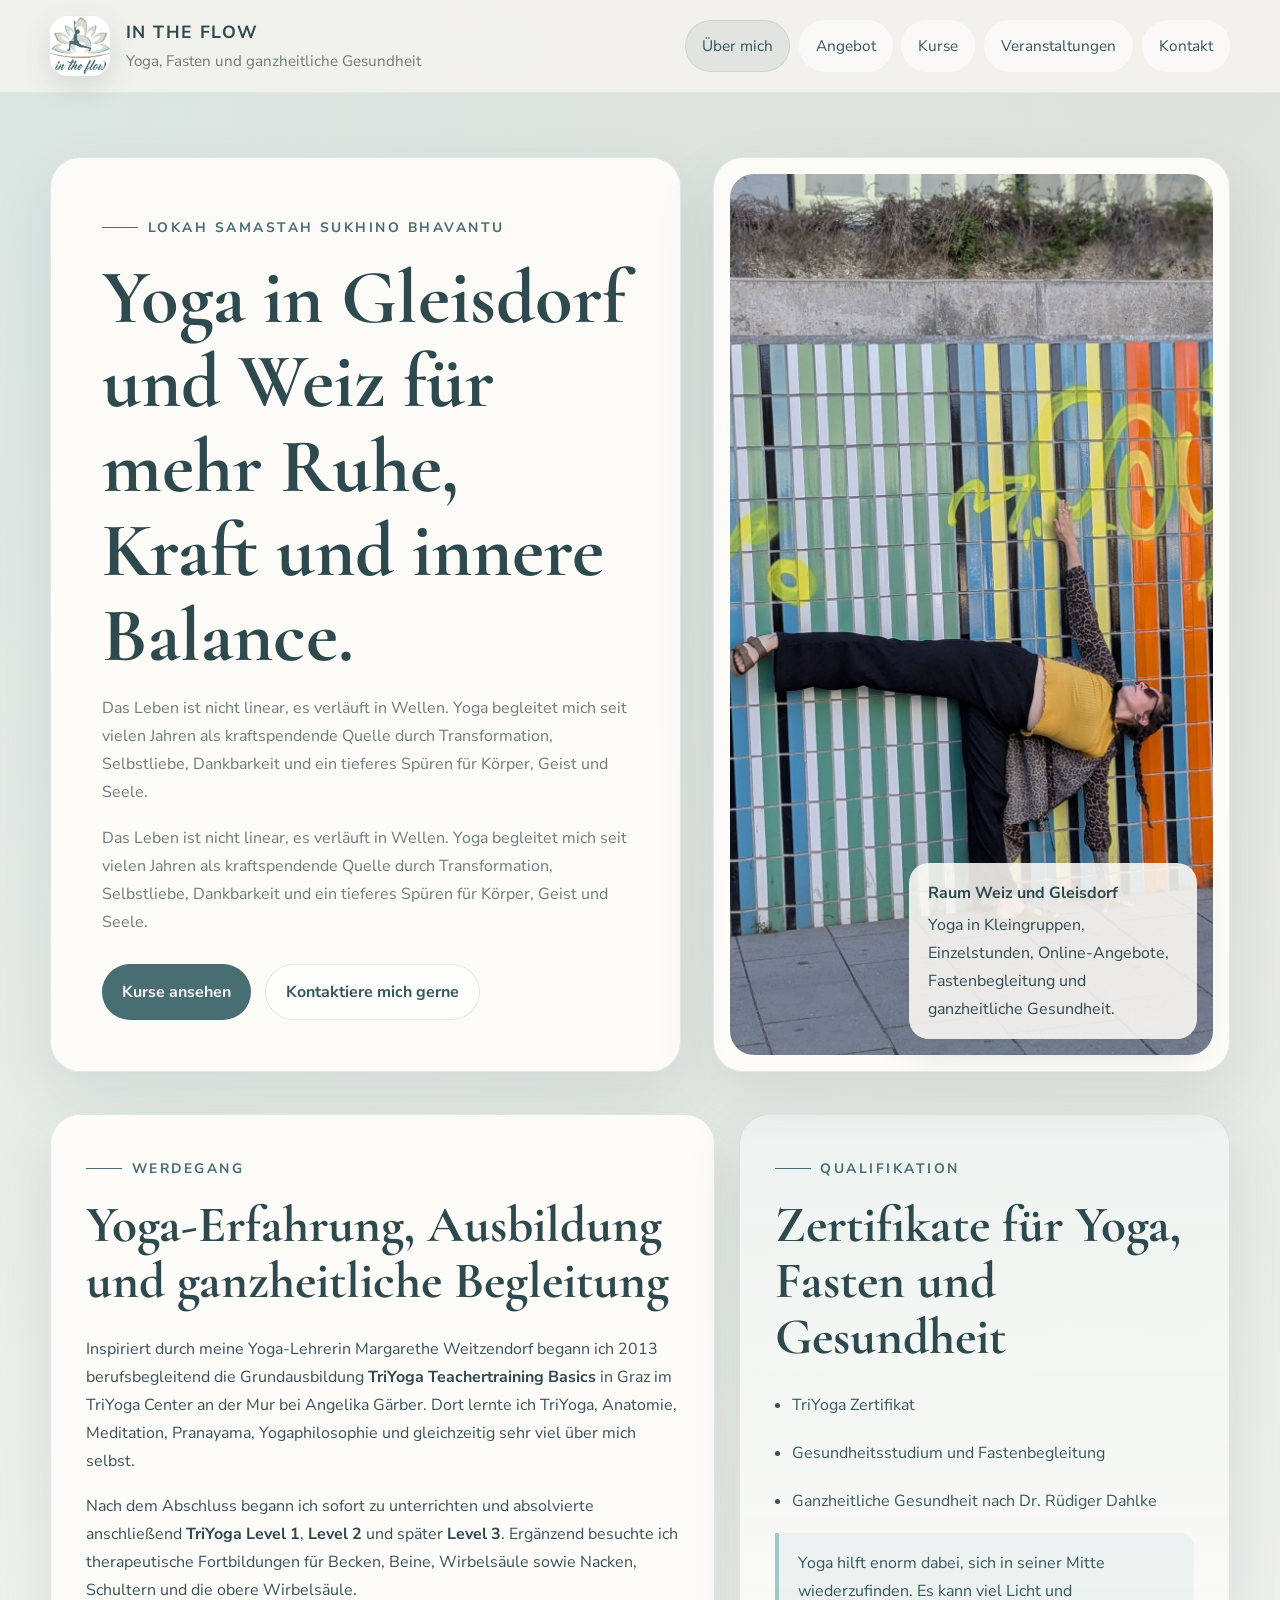
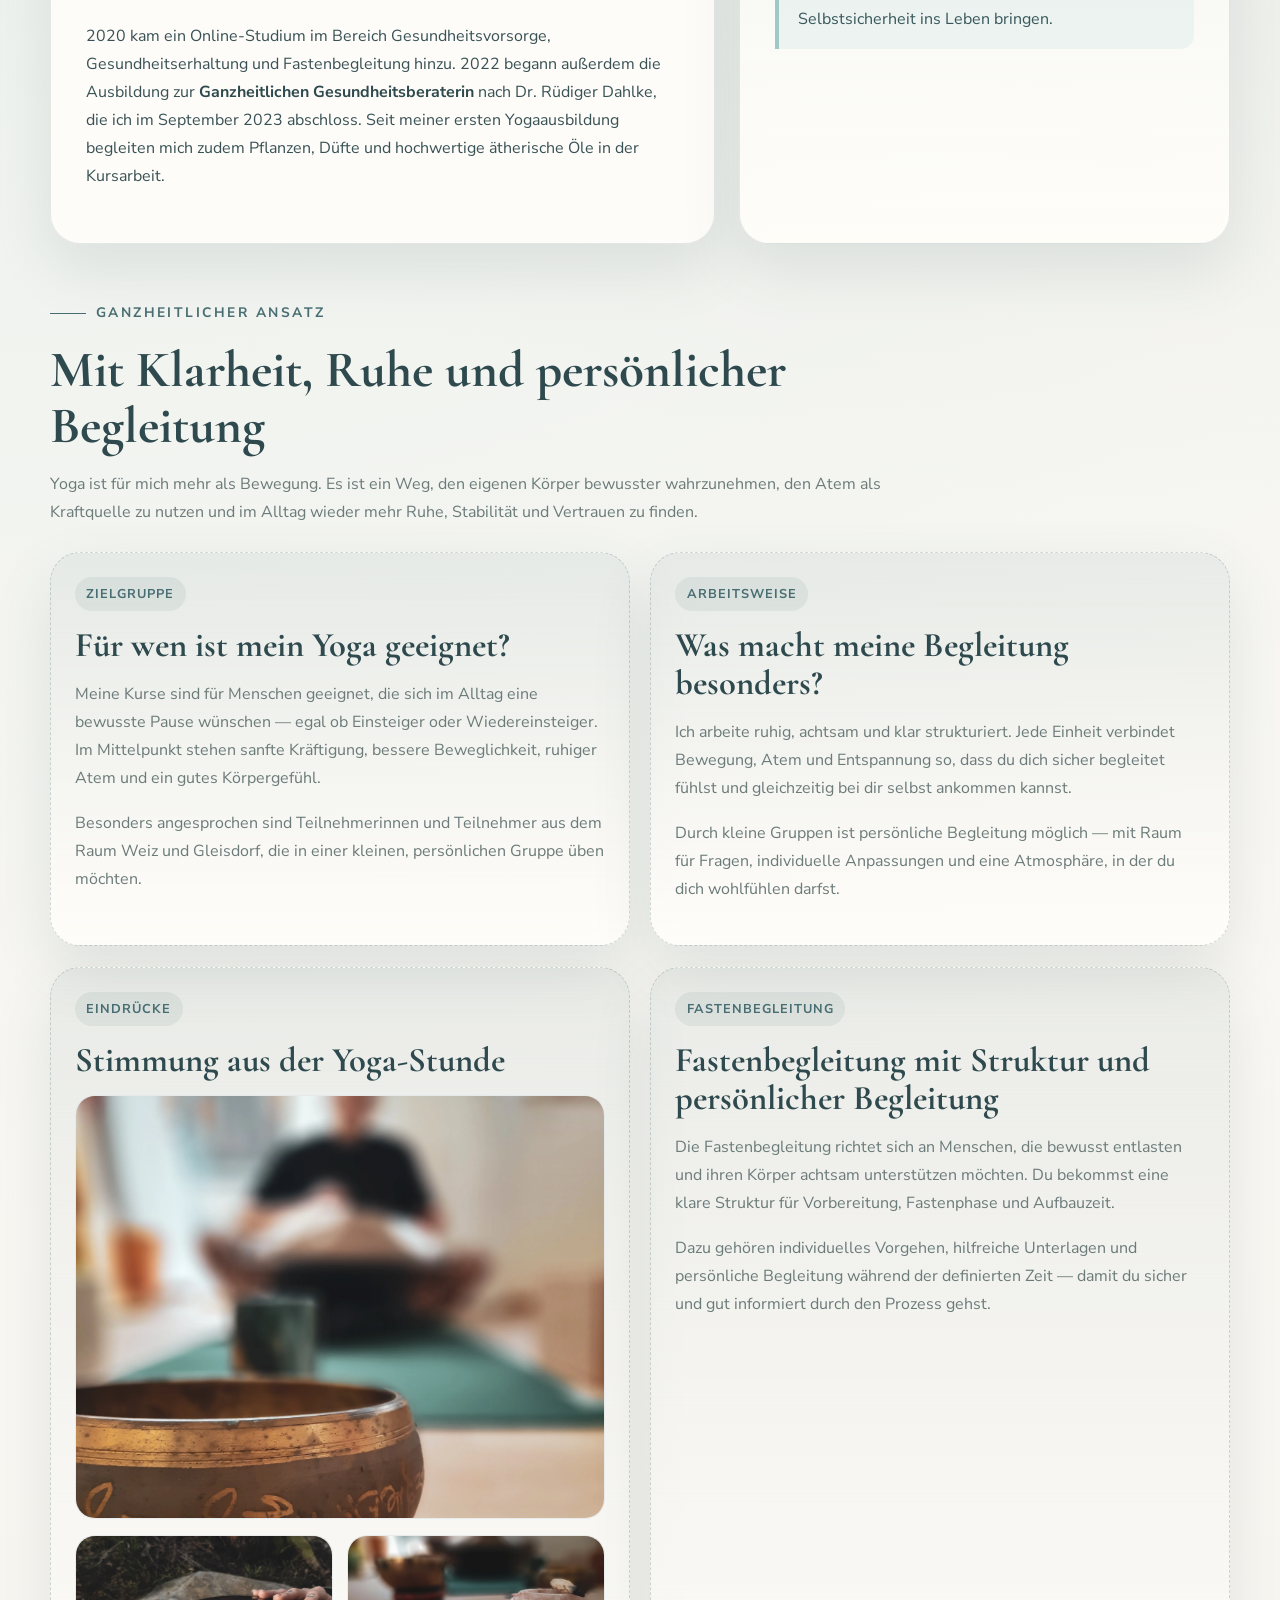
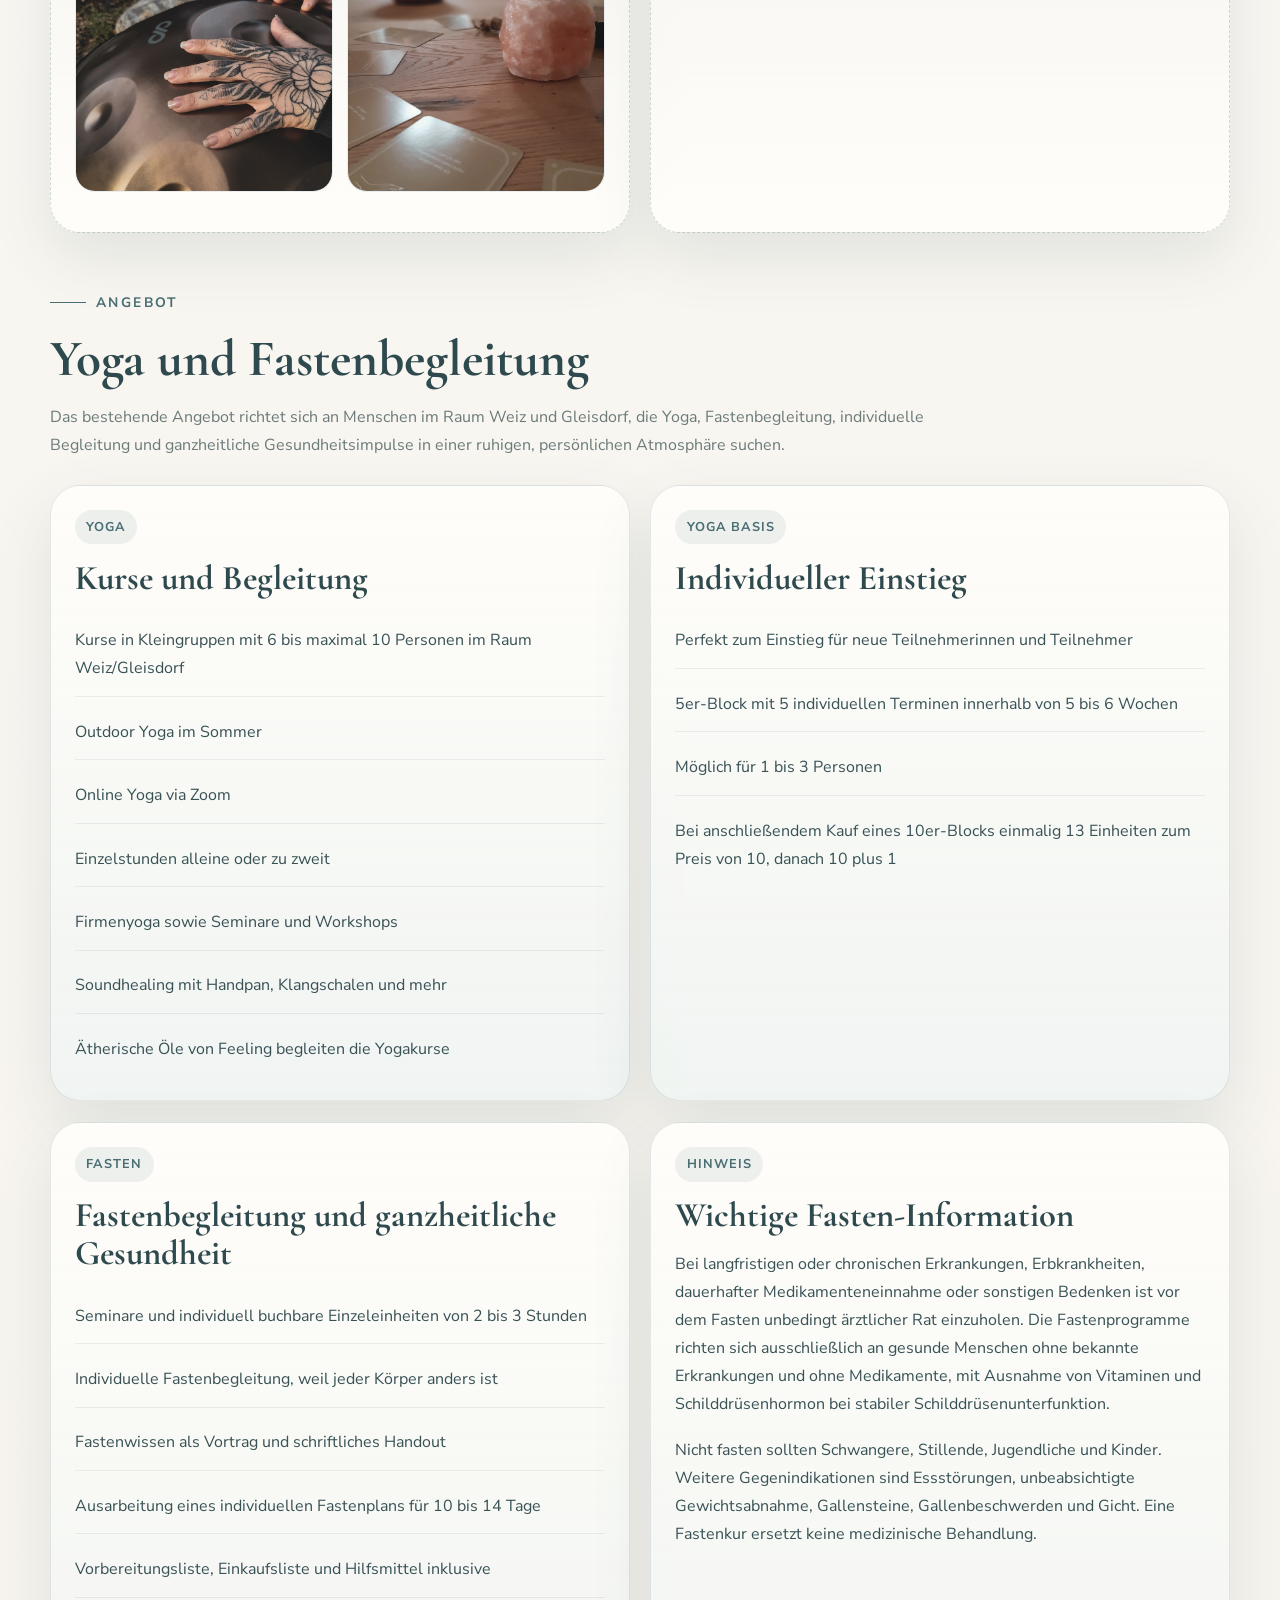
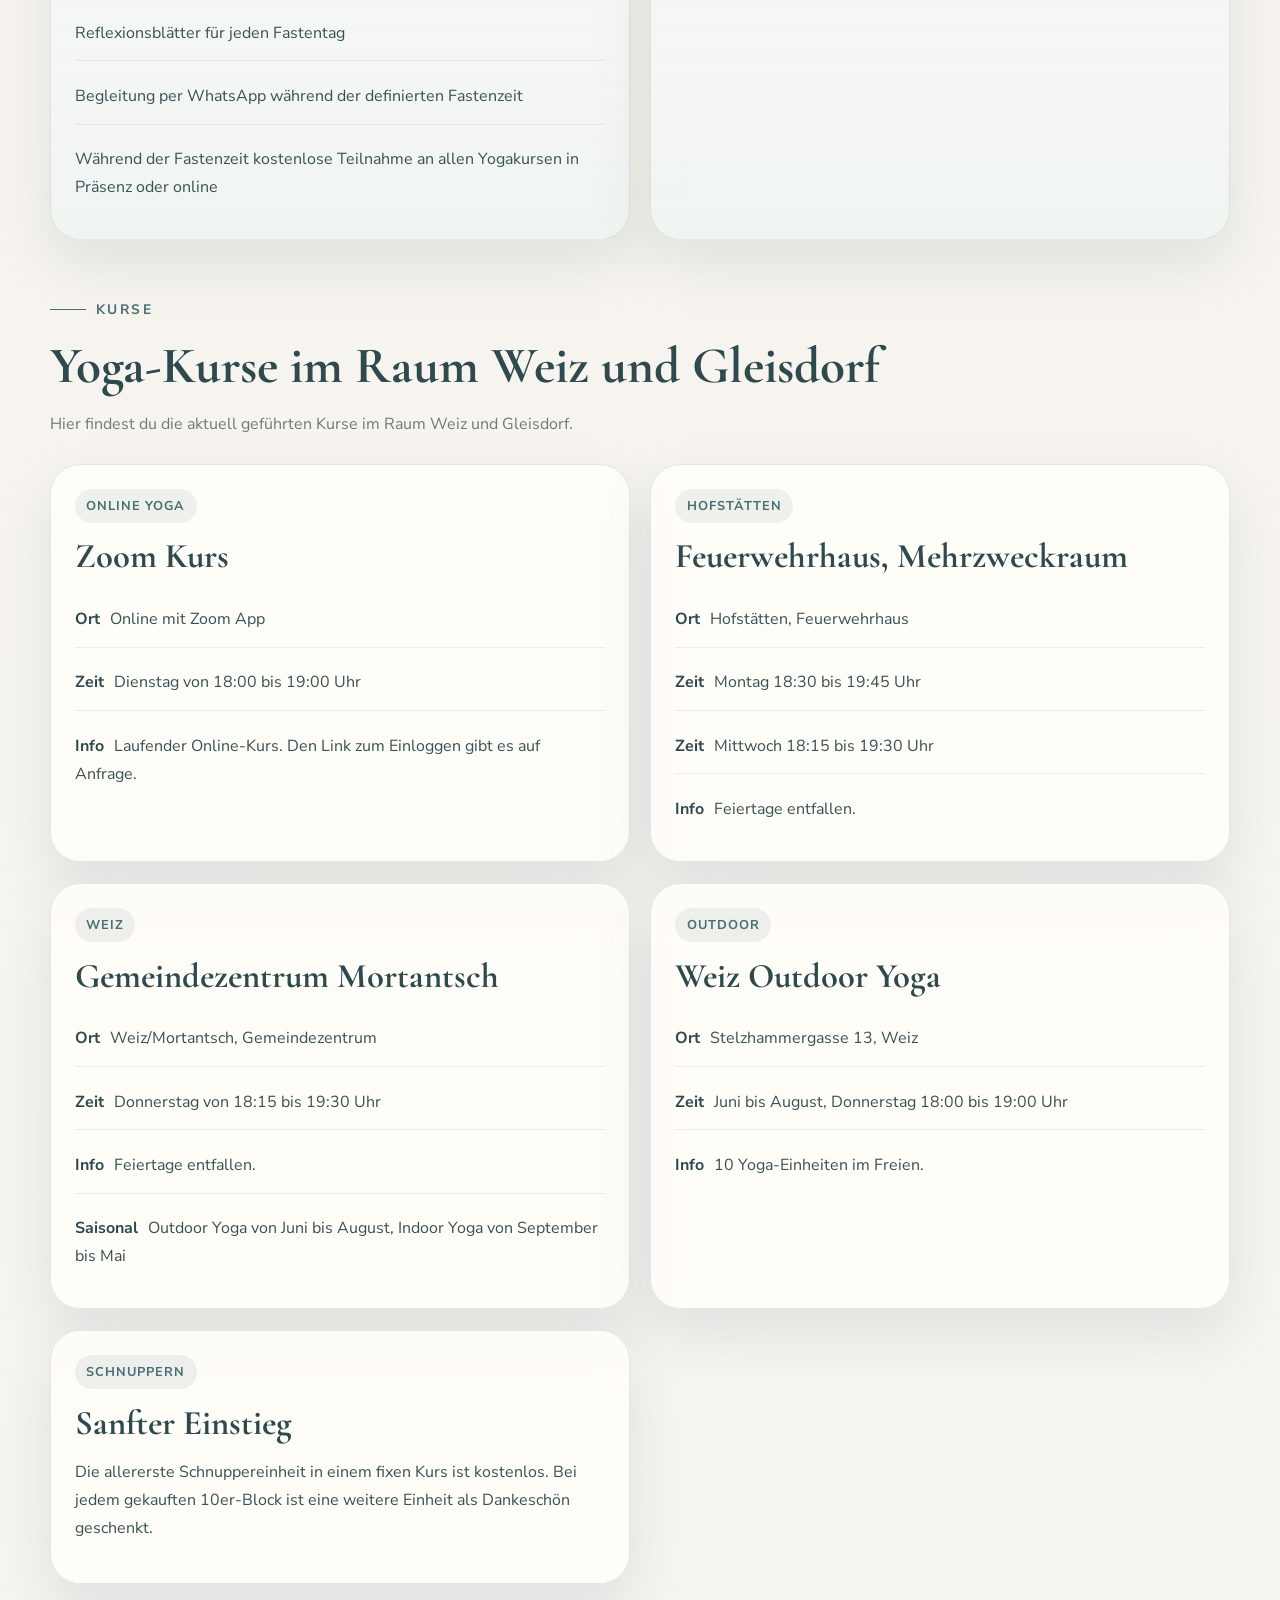
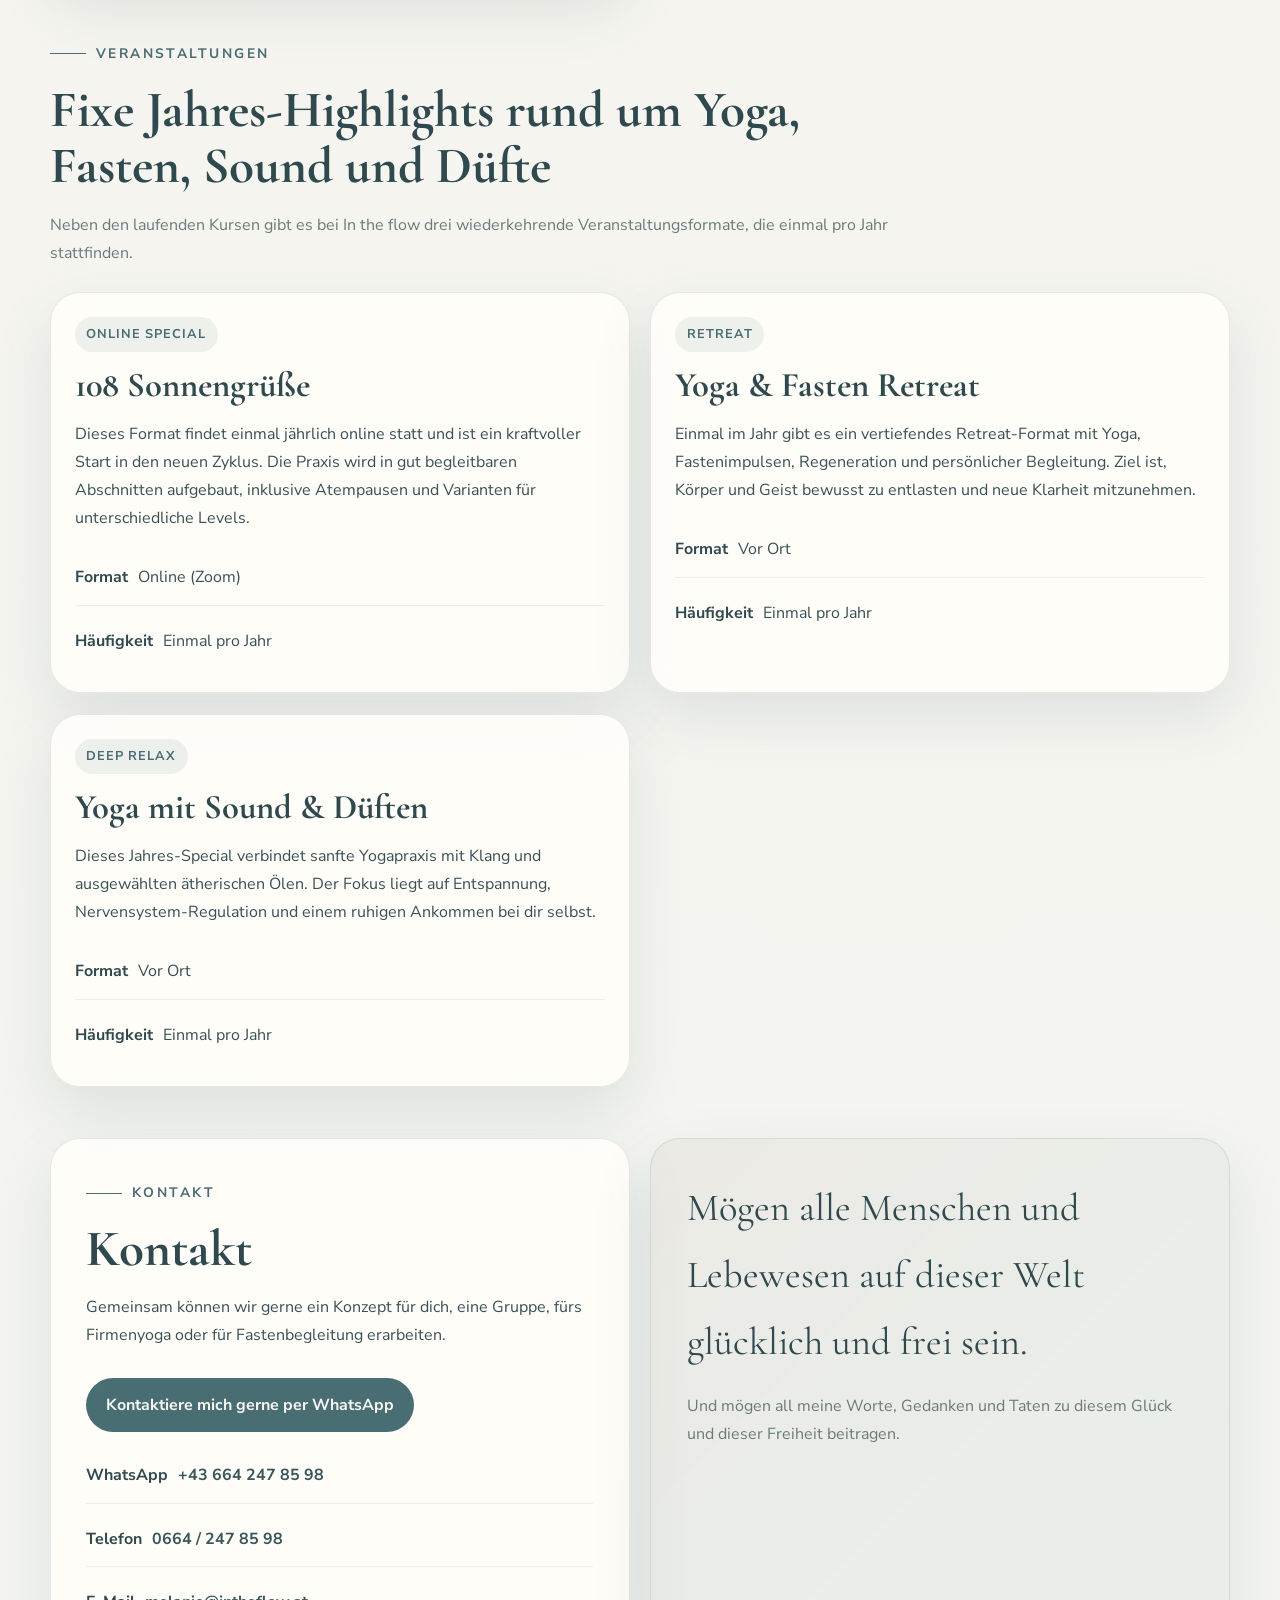
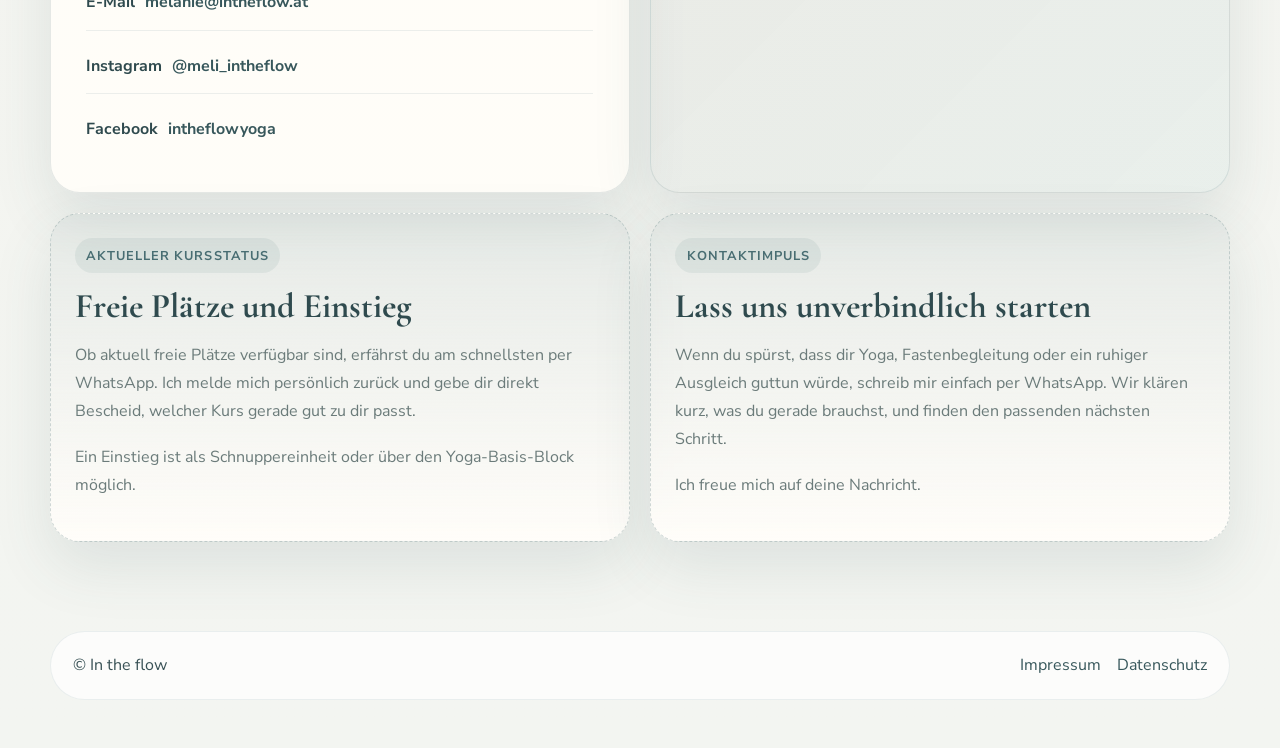
==== index.html @ 75205883 "feat: bootstrap beta site with decap cms and content json" ====
<!DOCTYPE html>
<html lang="de">
  <head>
    <meta charset="utf-8" />
    <meta name="viewport" content="width=device-width, initial-scale=1" />
    <title>Yoga in Gleisdorf und Weiz | In the flow</title>
    <meta
      name="description"
      content="Yoga in Gleisdorf und Weiz mit Melanie Spielhofer: Yoga, Fastenbegleitung, Workshops und ganzheitliche Gesundheit."
    />
    <meta name="robots" content="index, follow" />
    <meta name="theme-color" content="#486d72" />
    <meta property="og:locale" content="de_AT" />
    <meta property="og:type" content="website" />
    <meta property="og:title" content="Yoga in Gleisdorf und Weiz | In the flow" />
    <meta
      property="og:description"
      content="Yoga in Gleisdorf und Weiz mit Melanie Spielhofer: Yoga, Fastenbegleitung, Workshops und ganzheitliche Gesundheit."
    />
    <meta property="og:image" content="images/hero.webp" />
    <link rel="stylesheet" href="assets/css/main.css" />
    <script type="application/ld+json">
      {
        "@context": "https://schema.org",
        "@type": "HealthAndBeautyBusiness",
        "name": "In the flow",
        "description": "Yoga, Fastenbegleitung und ganzheitliche Gesundheit in Gleisdorf und Weiz.",
        "telephone": "+43 664 247 85 98",
        "address": {
          "@type": "PostalAddress",
          "streetAddress": "Ungerdorf 98",
          "postalCode": "8200",
          "addressLocality": "Gleisdorf",
          "addressCountry": "AT"
        },
        "areaServed": ["Gleisdorf", "Weiz"],
        "sameAs": [
          "https://wa.me/436642478598",
          "https://www.instagram.com/meli_intheflow",
          "https://www.facebook.com/intheflowyoga"
        ]
      }
    </script>
  </head>
  <body>
    <header class="site-header">
      <div class="page-shell site-header-inner">
        <a class="brand" href="index.html" aria-label="In the flow Startseite">
          <img class="brand-mark" src="images/avatar.webp" alt="In the flow Logo mit Yogasymbol" />
          <span class="brand-copy">
            <strong>In the flow</strong>
            <span>Yoga, Fasten und ganzheitliche Gesundheit</span>
          </span>
        </a>
        <nav class="main-nav" aria-label="Hauptnavigation">
          <a class="is-active" href="#ueber-mich">Über mich</a>
          <a href="#angebot">Angebot</a>
          <a href="#kurse">Kurse</a>
          <a href="#veranstaltungen">Veranstaltungen</a>
          <a href="#kontakt">Kontakt</a>
        </nav>
      </div>
    </header>

    <main>
      <div class="page-shell">
        <section class="hero" id="ueber-mich">
          <div class="hero-copy">
            <span class="eyebrow">Lokah Samastah Sukhino Bhavantu</span>
            <h1>Yoga in Gleisdorf und Weiz für mehr Ruhe, Kraft und innere Balance.</h1>
            <p>
              Das Leben ist nicht linear, es verläuft in Wellen. Yoga begleitet mich seit vielen
              Jahren als kraftspendende Quelle durch Transformation, Selbstliebe, Dankbarkeit
              und ein tieferes Spüren für Körper, Geist und Seele.
            </p>
            <p>
              In meinen Yogakursen im Raum Gleisdorf und Weiz verbinde ich Atembewusstsein,
              sanfte Kräftigung, Entspannung, Sound und den achtsamen Einsatz ätherischer Öle.
              Ergänzend begleite ich Menschen bei Fastenprozessen und in besonderen
              Veränderungsphasen.
            </p>
            <div class="hero-actions">
              <a class="button" href="#kurse">Kurse ansehen</a>
              <a class="link-pill" href="#kontakt">Kontaktiere mich gerne</a>
            </div>
          </div>
          <div class="hero-media">
            <img
              class="hero-main-image"
              src="images/hero.webp"
              alt="Yoga-Angebot von In the flow in Gleisdorf und Weiz"
            />
            <div class="hero-badge">
              <strong>Raum Weiz und Gleisdorf</strong>
              Yoga in Kleingruppen, Einzelstunden, Online-Angebote, Fastenbegleitung und
              ganzheitliche Gesundheit.
            </div>
          </div>
        </section>

        <section class="section-block">
          <div class="section-grid two-col">
            <article class="content-card">
              <div class="section-header">
                <span class="eyebrow">Werdegang</span>
                <h2>Yoga-Erfahrung, Ausbildung und ganzheitliche Begleitung</h2>
              </div>
              <p>
                Inspiriert durch meine Yoga-Lehrerin Margarethe Weitzendorf begann ich 2013
                berufsbegleitend die Grundausbildung <strong>TriYoga Teachertraining Basics</strong>
                in Graz im TriYoga Center an der Mur bei Angelika Gärber. Dort lernte ich
                TriYoga, Anatomie, Meditation, Pranayama, Yogaphilosophie und gleichzeitig
                sehr viel über mich selbst.
              </p>
              <p>
                Nach dem Abschluss begann ich sofort zu unterrichten und absolvierte
                anschließend <strong>TriYoga Level 1</strong>, <strong>Level 2</strong> und
                später <strong>Level 3</strong>. Ergänzend besuchte ich therapeutische
                Fortbildungen für Becken, Beine, Wirbelsäule sowie Nacken, Schultern und die
                obere Wirbelsäule.
              </p>
              <p>
                2020 kam ein Online-Studium im Bereich Gesundheitsvorsorge,
                Gesundheitserhaltung und Fastenbegleitung hinzu. 2022 begann außerdem die
                Ausbildung zur <strong>Ganzheitlichen Gesundheitsberaterin</strong> nach
                Dr. Rüdiger Dahlke, die ich im September 2023 abschloss. Seit meiner ersten
                Yogaausbildung begleiten mich zudem Pflanzen, Düfte und hochwertige ätherische
                Öle in der Kursarbeit.
              </p>
              <p>
              </p>
            </article>

            <aside class="content-card alt">
              <div class="section-header">
                <span class="eyebrow">Qualifikation</span>
                <h2>Zertifikate für Yoga, Fasten und Gesundheit</h2>
              </div>
              <ul class="cert-list">
                <li>
                  <a href="zertifikate/TriyogaZertifikat.pdf">TriYoga Zertifikat</a>
                </li>
                <li>
                  <a href="zertifikate/Zertifikat_Gesundheitsvorsorge_Gesundheitserhaltung__Fastenbegleitung.pdf">
                    Gesundheitsstudium und Fastenbegleitung
                  </a>
                </li>
                <li>
                  <a href="zertifikate/Zertifikat_Ganzheitliche_Gesundheit_Dr_Ruediger_Dahlke.pdf">
                    Ganzheitliche Gesundheit nach Dr. Rüdiger Dahlke
                  </a>
                </li>

              </ul>
              <div class="info-note">
                Yoga hilft enorm dabei, sich in seiner Mitte wiederzufinden. Es kann viel Licht
                und Selbstsicherheit ins Leben bringen.
              </div>
            </aside>
          </div>
        </section>

        <section class="section-block" id="textvorlagen">
          <div class="section-header">
            <span class="eyebrow">Ganzheitlicher Ansatz</span>
            <h2>Mit Klarheit, Ruhe und persönlicher Begleitung</h2>
            <p>
              Yoga ist für mich mehr als Bewegung. Es ist ein Weg, den eigenen Körper bewusster
              wahrzunehmen, den Atem als Kraftquelle zu nutzen und im Alltag wieder mehr Ruhe,
              Stabilität und Vertrauen zu finden.
            </p>
          </div>
          <div class="template-grid">
            <article class="template-card">
              <span class="card-kicker">Zielgruppe</span>
              <h3>Für wen ist mein Yoga geeignet?</h3>
              <p>
                Meine Kurse sind für Menschen geeignet, die sich im Alltag eine bewusste Pause
                wünschen — egal ob Einsteiger oder Wiedereinsteiger. Im Mittelpunkt stehen
                sanfte Kräftigung, bessere Beweglichkeit, ruhiger Atem und ein gutes Körpergefühl.
              </p>
              <p>
                Besonders angesprochen sind Teilnehmerinnen und Teilnehmer aus dem Raum Weiz und
                Gleisdorf, die in einer kleinen, persönlichen Gruppe üben möchten.
              </p>
            </article>

            <article class="template-card">
              <span class="card-kicker">Arbeitsweise</span>
              <h3>Was macht meine Begleitung besonders?</h3>
              <p>
                Ich arbeite ruhig, achtsam und klar strukturiert. Jede Einheit verbindet
                Bewegung, Atem und Entspannung so, dass du dich sicher begleitet fühlst und
                gleichzeitig bei dir selbst ankommen kannst.
              </p>
              <p>
                Durch kleine Gruppen ist persönliche Begleitung möglich — mit Raum für Fragen,
                individuelle Anpassungen und eine Atmosphäre, in der du dich wohlfühlen darfst.
              </p>
            </article>

            <article class="template-card">
              <span class="card-kicker">Eindrücke</span>
              <h3>Stimmung aus der Yoga-Stunde</h3>
              <div class="template-image large">
                <img
                  src="images/yoga.webp"
                  alt="Stimmungsbild aus einer Yoga-Stunde"
                />
              </div>
              <div class="template-image-grid two-up">
                <div class="template-image small">
                  <img
                    src="images/yoga1.webp"
                    alt="Sound und Atmosphäre als Teil einer Yoga-Stunde"
                  />
                </div>
                <div class="template-image small">
                  <img
                    src="images/yoga2.webp"
                    alt="Ruhiger Eindruck aus einer Yoga-Einheit"
                  />
                </div>
              </div>
            </article>

            <article class="template-card">
              <span class="card-kicker">Fastenbegleitung</span>
              <h3>Fastenbegleitung mit Struktur und persönlicher Begleitung</h3>
              <p>
                Die Fastenbegleitung richtet sich an Menschen, die bewusst entlasten und ihren
                Körper achtsam unterstützen möchten. Du bekommst eine klare Struktur für
                Vorbereitung, Fastenphase und Aufbauzeit.
              </p>
              <p>
                Dazu gehören individuelles Vorgehen, hilfreiche Unterlagen und persönliche
                Begleitung während der definierten Zeit — damit du sicher und gut informiert durch
                den Prozess gehst.
              </p>
            </article>
          </div>
        </section>

        <section class="section-block" id="angebot">
          <div class="section-header">
            <span class="eyebrow">Angebot</span>
            <h2>Yoga und Fastenbegleitung</h2>
            <p>
              Das bestehende Angebot richtet sich an Menschen im Raum Weiz und Gleisdorf, die
              Yoga, Fastenbegleitung, individuelle Begleitung und ganzheitliche Gesundheitsimpulse
              in einer ruhigen, persönlichen Atmosphäre suchen.
            </p>
          </div>
          <div class="offer-grid">
            <article class="offer-card">
              <span class="card-kicker">Yoga</span>
              <h3>Kurse und Begleitung</h3>
              <ul class="offer-list">
                <li>Kurse in Kleingruppen mit 6 bis maximal 10 Personen im Raum Weiz/Gleisdorf</li>
                <li>Outdoor Yoga im Sommer</li>
                <li>Online Yoga via Zoom</li>
                <li>Einzelstunden alleine oder zu zweit</li>
                <li>Firmenyoga sowie Seminare und Workshops</li>
                <li>Soundhealing mit Handpan, Klangschalen und mehr</li>
                <li>Ätherische Öle von Feeling begleiten die Yogakurse</li>
              </ul>
            </article>

            <article class="offer-card">
              <span class="card-kicker">Yoga Basis</span>
              <h3>Individueller Einstieg</h3>
              <ul class="offer-list">
                <li>Perfekt zum Einstieg für neue Teilnehmerinnen und Teilnehmer</li>
                <li>5er-Block mit 5 individuellen Terminen innerhalb von 5 bis 6 Wochen</li>
                <li>Möglich für 1 bis 3 Personen</li>
                <li>
                  Bei anschließendem Kauf eines 10er-Blocks einmalig 13 Einheiten zum Preis von
                  10, danach 10 plus 1
                </li>
              </ul>
            </article>

            <article class="offer-card">
              <span class="card-kicker">Fasten</span>
              <h3>Fastenbegleitung und ganzheitliche Gesundheit</h3>
              <ul class="offer-list">
                <li>Seminare und individuell buchbare Einzeleinheiten von 2 bis 3 Stunden</li>
                <li>Individuelle Fastenbegleitung, weil jeder Körper anders ist</li>
                <li>Fastenwissen als Vortrag und schriftliches Handout</li>
                <li>Ausarbeitung eines individuellen Fastenplans für 10 bis 14 Tage</li>
                <li>Vorbereitungsliste, Einkaufsliste und Hilfsmittel inklusive</li>
                <li>Reflexionsblätter für jeden Fastentag</li>
                <li>Begleitung per WhatsApp während der definierten Fastenzeit</li>
                <li>
                  Während der Fastenzeit kostenlose Teilnahme an allen Yogakursen in Präsenz oder
                  online
                </li>
              </ul>
            </article>

            <article class="offer-card">
              <span class="card-kicker">Hinweis</span>
              <h3>Wichtige Fasten-Information</h3>
              <p>
                Bei langfristigen oder chronischen Erkrankungen, Erbkrankheiten, dauerhafter
                Medikamenteneinnahme oder sonstigen Bedenken ist vor dem Fasten unbedingt
                ärztlicher Rat einzuholen. Die Fastenprogramme richten sich ausschließlich an
                gesunde Menschen ohne bekannte Erkrankungen und ohne Medikamente, mit Ausnahme
                von Vitaminen und Schilddrüsenhormon bei stabiler Schilddrüsenunterfunktion.
              </p>
              <p>
                Nicht fasten sollten Schwangere, Stillende, Jugendliche und Kinder. Weitere
                Gegenindikationen sind Essstörungen, unbeabsichtigte Gewichtsabnahme,
                Gallensteine, Gallenbeschwerden und Gicht. Eine Fastenkur ersetzt keine
                medizinische Behandlung.
              </p>
            </article>
          </div>
        </section>

        <section class="section-block" id="kurse">
          <div class="section-header">
            <span class="eyebrow">Kurse</span>
            <h2>Yoga-Kurse im Raum Weiz und Gleisdorf</h2>
            <p>
              Hier findest du die aktuell geführten Kurse im Raum Weiz und Gleisdorf.
            </p>
          </div>
          <div class="course-grid">
            <article class="course-card">
              <span class="card-kicker">Online Yoga</span>
              <h3>Zoom Kurs</h3>
              <ul class="meta-list">
                <li><strong>Ort</strong> Online mit Zoom App</li>
                <li><strong>Zeit</strong> Dienstag von 18:00 bis 19:00 Uhr</li>
                <li>
                  <strong>Info</strong> Laufender Online-Kurs. Den Link zum Einloggen gibt es auf
                  Anfrage.
                </li>
              </ul>
            </article>

            <article class="course-card">
              <span class="card-kicker">Hofstätten</span>
              <h3>Feuerwehrhaus, Mehrzweckraum</h3>
              <ul class="meta-list">
                <li><strong>Ort</strong> Hofstätten, Feuerwehrhaus</li>
                <li><strong>Zeit</strong> Montag 18:30 bis 19:45 Uhr</li>
                <li><strong>Zeit</strong> Mittwoch 18:15 bis 19:30 Uhr</li>
                <li><strong>Info</strong> Feiertage entfallen.</li>
              </ul>
            </article>

            <article class="course-card">
              <span class="card-kicker">Weiz</span>
              <h3>Gemeindezentrum Mortantsch</h3>
              <ul class="meta-list">
                <li><strong>Ort</strong> Weiz/Mortantsch, Gemeindezentrum</li>
                <li><strong>Zeit</strong> Donnerstag von 18:15 bis 19:30 Uhr</li>
                <li><strong>Info</strong> Feiertage entfallen.</li>
                <li><strong>Saisonal</strong> Outdoor Yoga von Juni bis August, Indoor Yoga von September bis Mai</li>
              </ul>
            </article>

            <article class="course-card">
              <span class="card-kicker">Outdoor</span>
              <h3>Weiz Outdoor Yoga</h3>
              <ul class="meta-list">
                <li><strong>Ort</strong> Stelzhammergasse 13, Weiz</li>
                <li><strong>Zeit</strong> Juni bis August, Donnerstag 18:00 bis 19:00 Uhr</li>
                <li><strong>Info</strong> 10 Yoga-Einheiten im Freien.</li>
              </ul>
            </article>

            <article class="course-card">
              <span class="card-kicker">Schnuppern</span>
              <h3>Sanfter Einstieg</h3>
              <p>
                Die allererste Schnuppereinheit in einem fixen Kurs ist kostenlos. Bei jedem
                gekauften 10er-Block ist eine weitere Einheit als Dankeschön geschenkt.
              </p>
            </article>
          </div>
        </section>

        <section class="section-block" id="veranstaltungen">
          <div class="section-header">
            <span class="eyebrow">Veranstaltungen</span>
            <h2>Fixe Jahres-Highlights rund um Yoga, Fasten, Sound und Düfte</h2>
            <p>
              Neben den laufenden Kursen gibt es bei In the flow drei wiederkehrende
              Veranstaltungsformate, die einmal pro Jahr stattfinden.
            </p>
          </div>
          <div class="event-grid">
            <article class="event-card">
              <span class="card-kicker">Online Special</span>
              <h3>108 Sonnengrüße</h3>
              <p>
                Dieses Format findet einmal jährlich online statt und ist ein kraftvoller Start in
                den neuen Zyklus. Die Praxis wird in gut begleitbaren Abschnitten aufgebaut,
                inklusive Atempausen und Varianten für unterschiedliche Levels.
              </p>
              <ul class="meta-list">
                <li><strong>Format</strong> Online (Zoom)</li>
                <li><strong>Häufigkeit</strong> Einmal pro Jahr</li>
              </ul>
            </article>

            <article class="event-card">
              <span class="card-kicker">Retreat</span>
              <h3>Yoga & Fasten Retreat</h3>
              <p>
                Einmal im Jahr gibt es ein vertiefendes Retreat-Format mit Yoga, Fastenimpulsen,
                Regeneration und persönlicher Begleitung. Ziel ist, Körper und Geist bewusst zu
                entlasten und neue Klarheit mitzunehmen.
              </p>
              <ul class="meta-list">
                <li><strong>Format</strong> Vor Ort</li>
                <li><strong>Häufigkeit</strong> Einmal pro Jahr</li>
              </ul>
            </article>

            <article class="event-card">
              <span class="card-kicker">Deep Relax</span>
              <h3>Yoga mit Sound & Düften</h3>
              <p>
                Dieses Jahres-Special verbindet sanfte Yogapraxis mit Klang und ausgewählten
                ätherischen Ölen. Der Fokus liegt auf Entspannung, Nervensystem-Regulation und
                einem ruhigen Ankommen bei dir selbst.
              </p>
              <ul class="meta-list">
                <li><strong>Format</strong> Vor Ort</li>
                <li><strong>Häufigkeit</strong> Einmal pro Jahr</li>
              </ul>
            </article>
          </div>
        </section>

        <section class="section-block" id="kontakt">
          <div class="contact-grid">
            <article class="contact-card">
              <span class="eyebrow">Kontakt</span>
              <h2>Kontakt</h2>
              <p>
                Gemeinsam können wir gerne ein Konzept für dich, eine Gruppe, fürs Firmenyoga
                oder für Fastenbegleitung erarbeiten.
              </p>
              <div class="hero-actions" style="margin-bottom:1rem;">
                <a class="button" href="https://wa.me/436642478598" target="_blank" rel="noopener">Kontaktiere mich gerne per WhatsApp</a>
              </div>
              <ul class="meta-list">
                <li><strong>WhatsApp</strong> <a href="https://wa.me/436642478598" target="_blank" rel="noopener">+43 664 247 85 98</a></li>
                <li><strong>Telefon</strong> <a href="tel:+436642478598">0664 / 247 85 98</a></li>
                <li><strong>E-Mail</strong> <a href="mailto:melanie@intheflow.at">melanie@intheflow.at</a></li>
                <li><strong>Instagram</strong> <a href="https://www.instagram.com/meli_intheflow">@meli_intheflow</a></li>
                <li><strong>Facebook</strong> <a href="https://www.facebook.com/intheflowyoga">intheflowyoga</a></li>
              </ul>
            </article>

            <aside class="quote-card">
              <blockquote>
                Mögen alle Menschen und Lebewesen auf dieser Welt glücklich und frei sein.
              </blockquote>
              <p>
                Und mögen all meine Worte, Gedanken und Taten zu diesem Glück und dieser Freiheit
                beitragen.
              </p>
            </aside>
          </div>
          <div class="template-grid offset-top">
            <article class="template-card">
              <span class="card-kicker">Aktueller Kursstatus</span>
              <h3>Freie Plätze und Einstieg</h3>
              <p>
                Ob aktuell freie Plätze verfügbar sind, erfährst du am schnellsten per WhatsApp.
                Ich melde mich persönlich zurück und gebe dir direkt Bescheid, welcher Kurs gerade
                gut zu dir passt.
              </p>
              <p>
                Ein Einstieg ist als Schnuppereinheit oder über den Yoga-Basis-Block möglich.
              </p>
            </article>

            <article class="template-card">
              <span class="card-kicker">Kontaktimpuls</span>
              <h3>Lass uns unverbindlich starten</h3>
              <p>
                Wenn du spürst, dass dir Yoga, Fastenbegleitung oder ein ruhiger Ausgleich guttun
                würde, schreib mir einfach per WhatsApp. Wir klären kurz, was du gerade brauchst,
                und finden den passenden nächsten Schritt.
              </p>
              <p>
                Ich freue mich auf deine Nachricht.
              </p>
            </article>
          </div>
        </section>
      </div>
    </main>

    <footer class="footer">
      <div class="page-shell footer-inner">
        <span>&copy; In the flow</span>
        <div class="footer-links">
          <a href="impressum.html">Impressum</a>
          <a href="datenschutz.html">Datenschutz</a>
        </div>
      </div>
    </footer>
    <script src="assets/js/content-loader.js"></script>
  </body>
</html>
---- assets/css/main.css ----
@import url("https://fonts.googleapis.com/css2?family=Cormorant+Garamond:wght@500;600;700&family=Nunito+Sans:wght@400;500;600;700&display=swap");

:root {
  --color-primary: #486d72;
  --color-primary-deep: #37575b;
  --color-secondary: #cfd3c8;
  --color-accent: #9fc8c9;
  --color-warm: #b8ab9f;
  --color-bg: #f7f4ef;
  --color-bg-soft: #eff4f2;
  --color-surface: rgba(255, 253, 249, 0.92);
  --color-surface-strong: #fffdfa;
  --color-border: rgba(72, 109, 114, 0.14);
  --color-text: #385155;
  --color-text-muted: #6b7b7a;
  --color-heading: #2f4a4e;
  --color-shadow: 0 24px 60px rgba(55, 87, 91, 0.12);
  --radius-large: 30px;
  --radius-medium: 20px;
  --radius-small: 14px;
  --content-width: 1180px;
}

*,
*::before,
*::after {
  box-sizing: border-box;
}

html {
  scroll-behavior: smooth;
}

section[id] {
  scroll-margin-top: 7rem;
}

body {
  margin: 0;
  font-family: "Nunito Sans", sans-serif;
  background:
    radial-gradient(circle at top left, rgba(159, 200, 201, 0.3), transparent 32%),
    radial-gradient(circle at top right, rgba(184, 171, 159, 0.26), transparent 24%),
    linear-gradient(180deg, #fcfbf7 0%, var(--color-bg) 55%, #f3f5f1 100%);
  color: var(--color-text);
  line-height: 1.75;
}

img {
  display: block;
  max-width: 100%;
}

a {
  color: var(--color-primary-deep);
  text-decoration: none;
  transition: color 0.25s ease, opacity 0.25s ease, transform 0.25s ease;
}

a:hover,
a:focus-visible {
  color: var(--color-primary);
}

p,
ul,
ol {
  margin: 0 0 1.1rem;
}

ul,
ol {
  padding-left: 1.2rem;
}

li + li {
  margin-top: 0.45rem;
}

h1,
h2,
h3,
h4 {
  margin: 0 0 1rem;
  font-family: "Cormorant Garamond", serif;
  color: var(--color-heading);
  line-height: 1.1;
}

h1 {
  font-size: clamp(3rem, 6vw, 5.3rem);
}

h2 {
  font-size: clamp(2.2rem, 4vw, 3.4rem);
}

h3 {
  font-size: clamp(1.8rem, 2.7vw, 2.4rem);
}

h4 {
  font-size: clamp(1.3rem, 2vw, 1.6rem);
}

strong,
b {
  color: var(--color-heading);
}

.page-shell {
  width: min(calc(100% - 2rem), var(--content-width));
  margin: 0 auto;
}

.site-header {
  position: sticky;
  top: 0;
  z-index: 20;
  backdrop-filter: blur(18px);
  background: rgba(247, 244, 239, 0.82);
  border-bottom: 1px solid rgba(72, 109, 114, 0.08);
}

.site-header-inner {
  display: flex;
  align-items: center;
  justify-content: space-between;
  gap: 1.5rem;
  padding: 1rem 0;
}

.brand {
  display: inline-flex;
  align-items: center;
  gap: 1rem;
  min-width: 0;
}

.brand-mark {
  width: 60px;
  height: 60px;
  border-radius: 18px;
  object-fit: cover;
  box-shadow: 0 10px 28px rgba(55, 87, 91, 0.16);
  background: var(--color-surface-strong);
}

.brand-copy {
  min-width: 0;
}

.brand-copy strong {
  display: block;
  font-size: 1.1rem;
  letter-spacing: 0.08em;
  text-transform: uppercase;
}

.brand-copy span {
  display: block;
  color: var(--color-text-muted);
  font-size: 0.95rem;
}

.main-nav {
  display: flex;
  flex-wrap: wrap;
  justify-content: flex-end;
  gap: 0.55rem;
}

.main-nav a {
  padding: 0.72rem 1rem;
  border-radius: 999px;
  font-size: 0.96rem;
  background: rgba(255, 255, 255, 0.55);
  border: 1px solid transparent;
}

.main-nav a:hover,
.main-nav a:focus-visible,
.main-nav a.is-active {
  background: rgba(72, 109, 114, 0.1);
  border-color: rgba(72, 109, 114, 0.12);
}

main {
  padding: 2rem 0 4rem;
}

.hero {
  display: grid;
  grid-template-columns: 1.1fr 0.9fr;
  gap: 2rem;
  align-items: stretch;
  padding: 2rem 0 1rem;
}

.hero-copy,
.hero-media,
.content-card,
.offer-card,
.course-card,
.event-card,
.quote-card,
.legal-card,
.video-card,
.contact-card,
.triyoga-layout {
  background: var(--color-surface);
  border: 1px solid var(--color-border);
  border-radius: var(--radius-large);
  box-shadow: var(--color-shadow);
}

.hero-copy {
  padding: clamp(2rem, 4vw, 4rem);
}

.eyebrow {
  display: inline-flex;
  align-items: center;
  gap: 0.6rem;
  margin-bottom: 1rem;
  color: var(--color-primary);
  font-size: 0.86rem;
  font-weight: 700;
  letter-spacing: 0.18em;
  text-transform: uppercase;
}

.eyebrow::before {
  content: "";
  width: 2.25rem;
  height: 1px;
  background: currentColor;
}

.hero-copy p {
  max-width: 58ch;
  color: var(--color-text-muted);
}

.hero-actions {
  display: flex;
  flex-wrap: wrap;
  gap: 0.85rem;
  margin-top: 1.8rem;
}

.button,
.link-pill {
  display: inline-flex;
  align-items: center;
  justify-content: center;
  min-height: 3rem;
  padding: 0.8rem 1.25rem;
  border-radius: 999px;
  font-weight: 700;
}

.button {
  background: var(--color-primary);
  color: #f8f7f3;
}

.button:hover,
.button:focus-visible {
  color: #fff;
  transform: translateY(-1px);
}

.link-pill {
  border: 1px solid rgba(72, 109, 114, 0.16);
  background: rgba(255, 255, 255, 0.6);
}

.hero-media {
  position: relative;
  overflow: hidden;
  min-height: 420px;
  padding: 1rem;
}

.hero-media img {
  width: 100%;
  height: 100%;
  border-radius: 24px;
  object-fit: cover;
}

.hero-main-image {
  object-position: 54% 50%;
}

.hero-badge {
  position: absolute;
  right: 2rem;
  bottom: 2rem;
  max-width: 18rem;
  padding: 1rem 1.2rem;
  border-radius: 20px;
  background: rgba(255, 253, 249, 0.86);
  color: var(--color-heading);
  box-shadow: 0 14px 36px rgba(55, 87, 91, 0.16);
}

.hero-badge strong {
  display: block;
  margin-bottom: 0.25rem;
}

.section-block {
  padding: 1.6rem 0;
}

.section-header {
  max-width: 56rem;
  margin-bottom: 1.6rem;
}

.section-header p {
  color: var(--color-text-muted);
}

.section-grid {
  display: grid;
  gap: 1.5rem;
}

.section-grid.two-col {
  grid-template-columns: minmax(0, 1.15fr) minmax(280px, 0.85fr);
}

.content-card,
.quote-card,
.contact-card,
.legal-card {
  padding: clamp(1.5rem, 3vw, 2.2rem);
}

.content-card.alt {
  background: linear-gradient(180deg, rgba(239, 244, 242, 0.9), rgba(255, 253, 249, 0.94));
}

.highlight-list,
.offer-list,
.meta-list {
  list-style: none;
  padding: 0;
  margin: 0;
}

.highlight-list li,
.offer-list li,
.meta-list li {
  padding: 0.85rem 0;
  border-bottom: 1px solid rgba(72, 109, 114, 0.1);
}

.highlight-list li:last-child,
.offer-list li:last-child,
.meta-list li:last-child {
  border-bottom: 0;
}

.cert-list {
  display: grid;
  gap: 0.8rem;
  padding-left: 1.1rem;
}

.offer-grid,
.course-grid,
.event-grid,
.video-grid,
.contact-grid,
.template-grid {
  display: grid;
  gap: 1.3rem;
}

.offer-grid {
  grid-template-columns: repeat(2, minmax(0, 1fr));
}

.course-grid {
  grid-template-columns: repeat(2, minmax(0, 1fr));
}

.event-grid,
.video-grid {
  grid-template-columns: repeat(2, minmax(0, 1fr));
}

.contact-grid {
  grid-template-columns: repeat(2, minmax(0, 1fr));
}

.template-grid {
  grid-template-columns: repeat(2, minmax(0, 1fr));
}

.template-grid.offset-top {
  margin-top: 1.3rem;
}

.offer-card,
.course-card,
.event-card,
.video-card,
.template-card {
  padding: 1.5rem;
}

.offer-card {
  background: linear-gradient(180deg, rgba(255, 253, 249, 0.98), rgba(239, 244, 242, 0.88));
}

.card-kicker {
  display: inline-block;
  margin-bottom: 0.9rem;
  padding: 0.38rem 0.7rem;
  border-radius: 999px;
  background: rgba(72, 109, 114, 0.09);
  color: var(--color-primary);
  font-size: 0.8rem;
  font-weight: 700;
  letter-spacing: 0.08em;
  text-transform: uppercase;
}

.course-card .meta-list strong,
.event-card .meta-list strong,
.contact-card .meta-list strong,
.legal-card .meta-list strong {
  display: inline;
  min-width: 0;
  margin-right: 0.35rem;
}



.info-note {
  padding: 1rem 1.2rem;
  border-left: 4px solid var(--color-accent);
  background: rgba(159, 200, 201, 0.14);
  border-radius: 0 var(--radius-small) var(--radius-small) 0;
  color: var(--color-primary-deep);
}

.quote-card {
  background: linear-gradient(135deg, rgba(184, 171, 159, 0.14), rgba(159, 200, 201, 0.12));
}

.template-card {
  background: linear-gradient(180deg, rgba(72, 109, 114, 0.08), rgba(255, 253, 249, 0.96));
  border: 1px dashed rgba(72, 109, 114, 0.25);
  border-radius: var(--radius-large);
  box-shadow: var(--color-shadow);
}

.template-card p {
  color: var(--color-text-muted);
}

.template-image {
  overflow: hidden;
  margin: 0 0 1rem;
  border-radius: 20px;
  border: 1px solid rgba(72, 109, 114, 0.12);
  background: rgba(255, 255, 255, 0.72);
}

.template-image img {
  width: 100%;
  aspect-ratio: 5 / 4;
  object-fit: cover;
}

.template-image-grid {
  display: grid;
  gap: 0.9rem;
}

.template-image-grid.two-up {
  grid-template-columns: repeat(2, minmax(0, 1fr));
}

.template-image.large img {
  aspect-ratio: 5 / 4;
}

.template-image.small img {
  aspect-ratio: 1 / 1;
}

.template-card code {
  display: inline-block;
  margin: 0.15rem 0.2rem 0.15rem 0;
  padding: 0.15rem 0.45rem;
  border-radius: 999px;
  background: rgba(72, 109, 114, 0.1);
  color: var(--color-primary-deep);
  font-family: "Nunito Sans", sans-serif;
  font-size: 0.82rem;
  font-weight: 700;
}

.quote-card blockquote {
  margin: 0;
  font-family: "Cormorant Garamond", serif;
  font-size: clamp(1.8rem, 3vw, 2.4rem);
  color: var(--color-heading);
}

.quote-card p {
  margin-top: 1rem;
  color: var(--color-text-muted);
}

.triyoga-layout {
  display: grid;
  grid-template-columns: minmax(0, 1.1fr) minmax(260px, 0.9fr);
  gap: 1.5rem;
  padding: clamp(1.5rem, 3vw, 2.2rem);
}

.triyoga-visual {
  display: grid;
  gap: 1rem;
  align-content: start;
}

.triyoga-visual img {
  width: 100%;
  max-width: 320px;
  padding: 1rem;
  border-radius: 24px;
  background: rgba(255, 255, 255, 0.74);
  border: 1px solid rgba(72, 109, 114, 0.1);
}

.contact-card a,
.legal-card a,
.video-card a {
  font-weight: 700;
}

.footer {
  padding: 0 0 3rem;
}

.footer-inner {
  display: flex;
  flex-wrap: wrap;
  align-items: center;
  justify-content: space-between;
  gap: 1rem;
  padding: 1.2rem 1.4rem;
  border-radius: 999px;
  background: rgba(255, 255, 255, 0.72);
  border: 1px solid rgba(72, 109, 114, 0.1);
}

.footer-links {
  display: flex;
  flex-wrap: wrap;
  gap: 1rem;
}

.embed-frame {
  position: relative;
  width: 100%;
  padding-top: 62.5%;
  overflow: hidden;
  border-radius: 20px;
}

.embed-frame iframe {
  position: absolute;
  inset: 0;
  width: 100%;
  height: 100%;
  border: 0;
}

.plain-list {
  margin: 0;
}

.plain-list p + p {
  margin-top: 1rem;
}

@media (max-width: 1080px) {
  .hero,
  .section-grid.two-col,
  .triyoga-layout,
  .contact-grid {
    grid-template-columns: 1fr;
  }

  .offer-grid,
  .course-grid,
  .event-grid,
  .video-grid,
  .template-grid {
    grid-template-columns: 1fr;
  }
}

@media (max-width: 760px) {
  .site-header {
    position: sticky;
    top: 0;
  }

  .site-header-inner {
    align-items: flex-start;
    flex-direction: column;
    gap: 0.9rem;
  }

  .main-nav {
    width: 100%;
    justify-content: flex-start;
    flex-wrap: nowrap;
    overflow-x: auto;
    padding-bottom: 0.25rem;
    -webkit-overflow-scrolling: touch;
    scrollbar-width: thin;
  }

  .main-nav a {
    flex: 0 0 auto;
    padding: 0.65rem 0.92rem;
    font-size: 0.9rem;
    white-space: nowrap;
  }

  main {
    padding-top: 1rem;
  }

  .hero-copy,
  .hero-media,
  .content-card,
  .offer-card,
  .course-card,
  .event-card,
  .quote-card,
  .legal-card,
  .video-card,
  .contact-card,
  .triyoga-layout {
    border-radius: 24px;
  }

  .hero-media {
    min-height: 320px;
  }

  .hero-badge {
    right: 1.2rem;
    left: 1.2rem;
    bottom: 1.2rem;
    max-width: none;
  }

  .footer-inner {
    border-radius: 24px;
  }
}

@media (max-width: 420px) {
  .page-shell {
    width: min(calc(100% - 1rem), var(--content-width));
  }

  .site-header-inner {
    padding: 0.75rem 0;
  }

  .brand {
    gap: 0.8rem;
  }

  .brand-mark {
    width: 52px;
    height: 52px;
  }

  .brand-copy strong {
    font-size: 0.98rem;
    letter-spacing: 0.05em;
  }

  .brand-copy span {
    font-size: 0.82rem;
  }

  .main-nav a {
    padding: 0.55rem 0.78rem;
    font-size: 0.84rem;
  }

  main {
    padding: 0.75rem 0 3rem;
  }

  .hero {
    gap: 1rem;
    padding: 1rem 0 0.75rem;
  }

  .hero-copy {
    padding: 1.4rem;
  }

  .hero-copy h1 {
    font-size: clamp(2.2rem, 9vw, 3rem);
  }

  .hero-copy p,
  .content-card,
  .offer-card,
  .course-card,
  .event-card,
  .video-card,
  .legal-card,
  .contact-card,
  .quote-card {
    font-size: 0.96rem;
  }

  .hero-actions {
    gap: 0.65rem;
  }

  .button,
  .link-pill {
    width: 100%;
    min-height: 2.8rem;
    padding: 0.72rem 1rem;
  }

  .section-block {
    padding: 1rem 0;
  }

  .section-header {
    margin-bottom: 1rem;
  }

  .hero-media {
    min-height: 260px;
    padding: 0.75rem;
  }

  .hero-badge {
    right: 0.9rem;
    left: 0.9rem;
    bottom: 0.9rem;
    padding: 0.85rem 1rem;
    font-size: 0.9rem;
  }

  .offer-card,
  .course-card,
  .event-card,
  .video-card,
  .template-card,
  .content-card,
  .contact-card,
  .legal-card,
  .quote-card,
  .triyoga-layout {
    padding: 1.2rem;
  }

  .course-card .meta-list strong,
  .event-card .meta-list strong,
  .contact-card .meta-list strong,
  .legal-card .meta-list strong {
    min-width: 5.8rem;
  }

  .footer {
    padding-bottom: 1.5rem;
  }

  .footer-inner {
    padding: 1rem;
  }
}
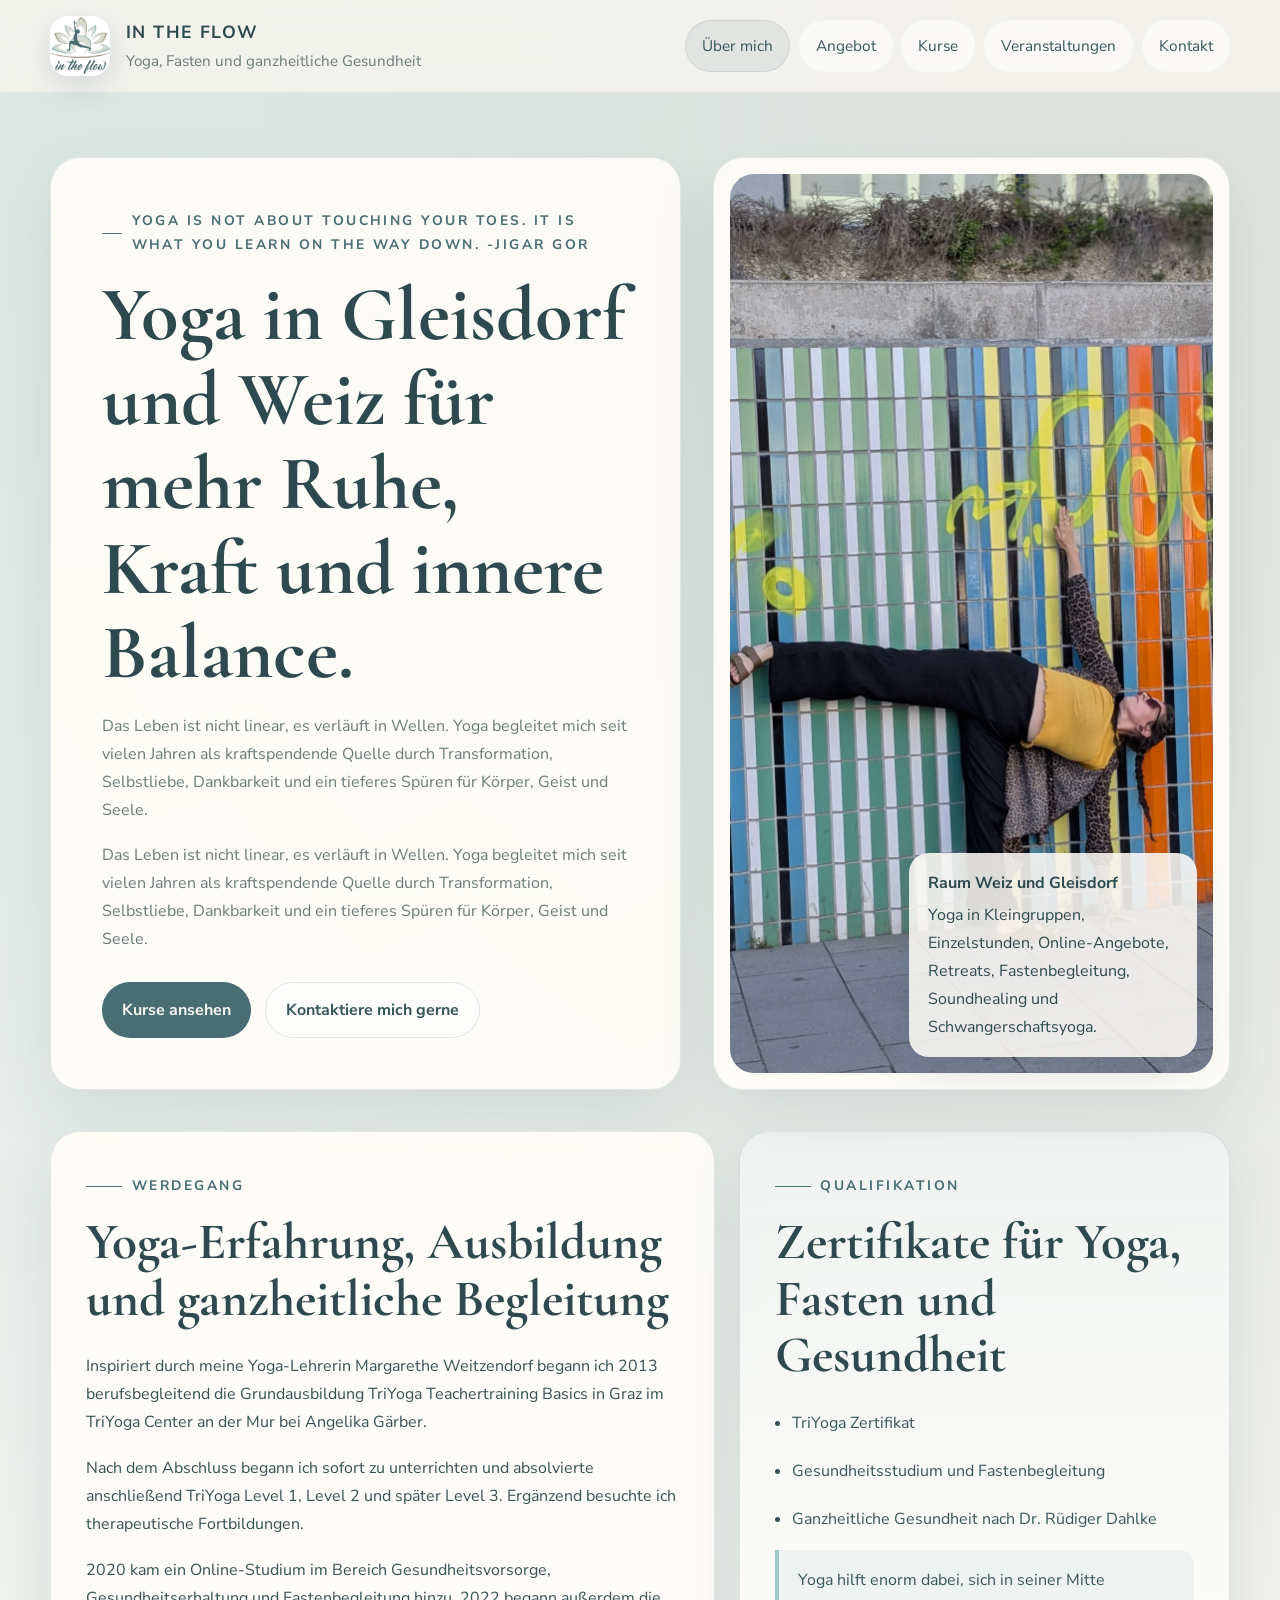
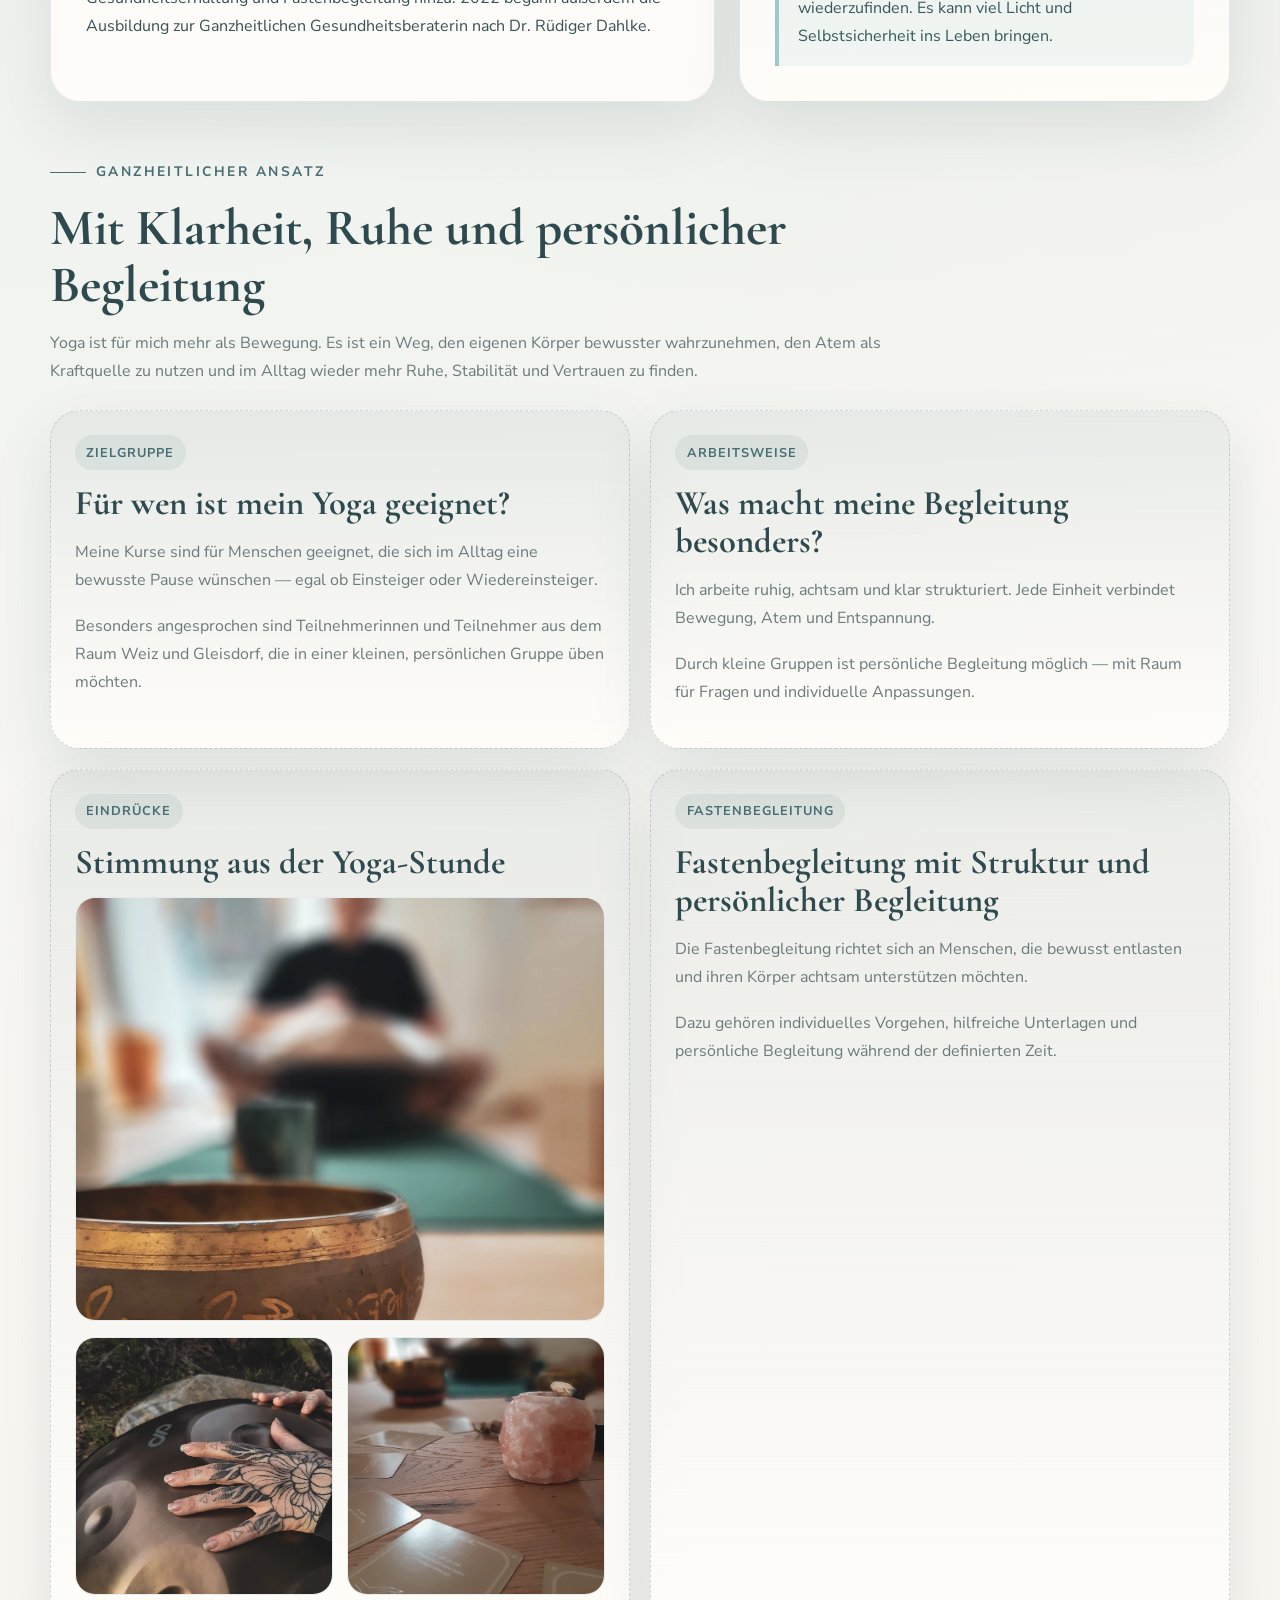
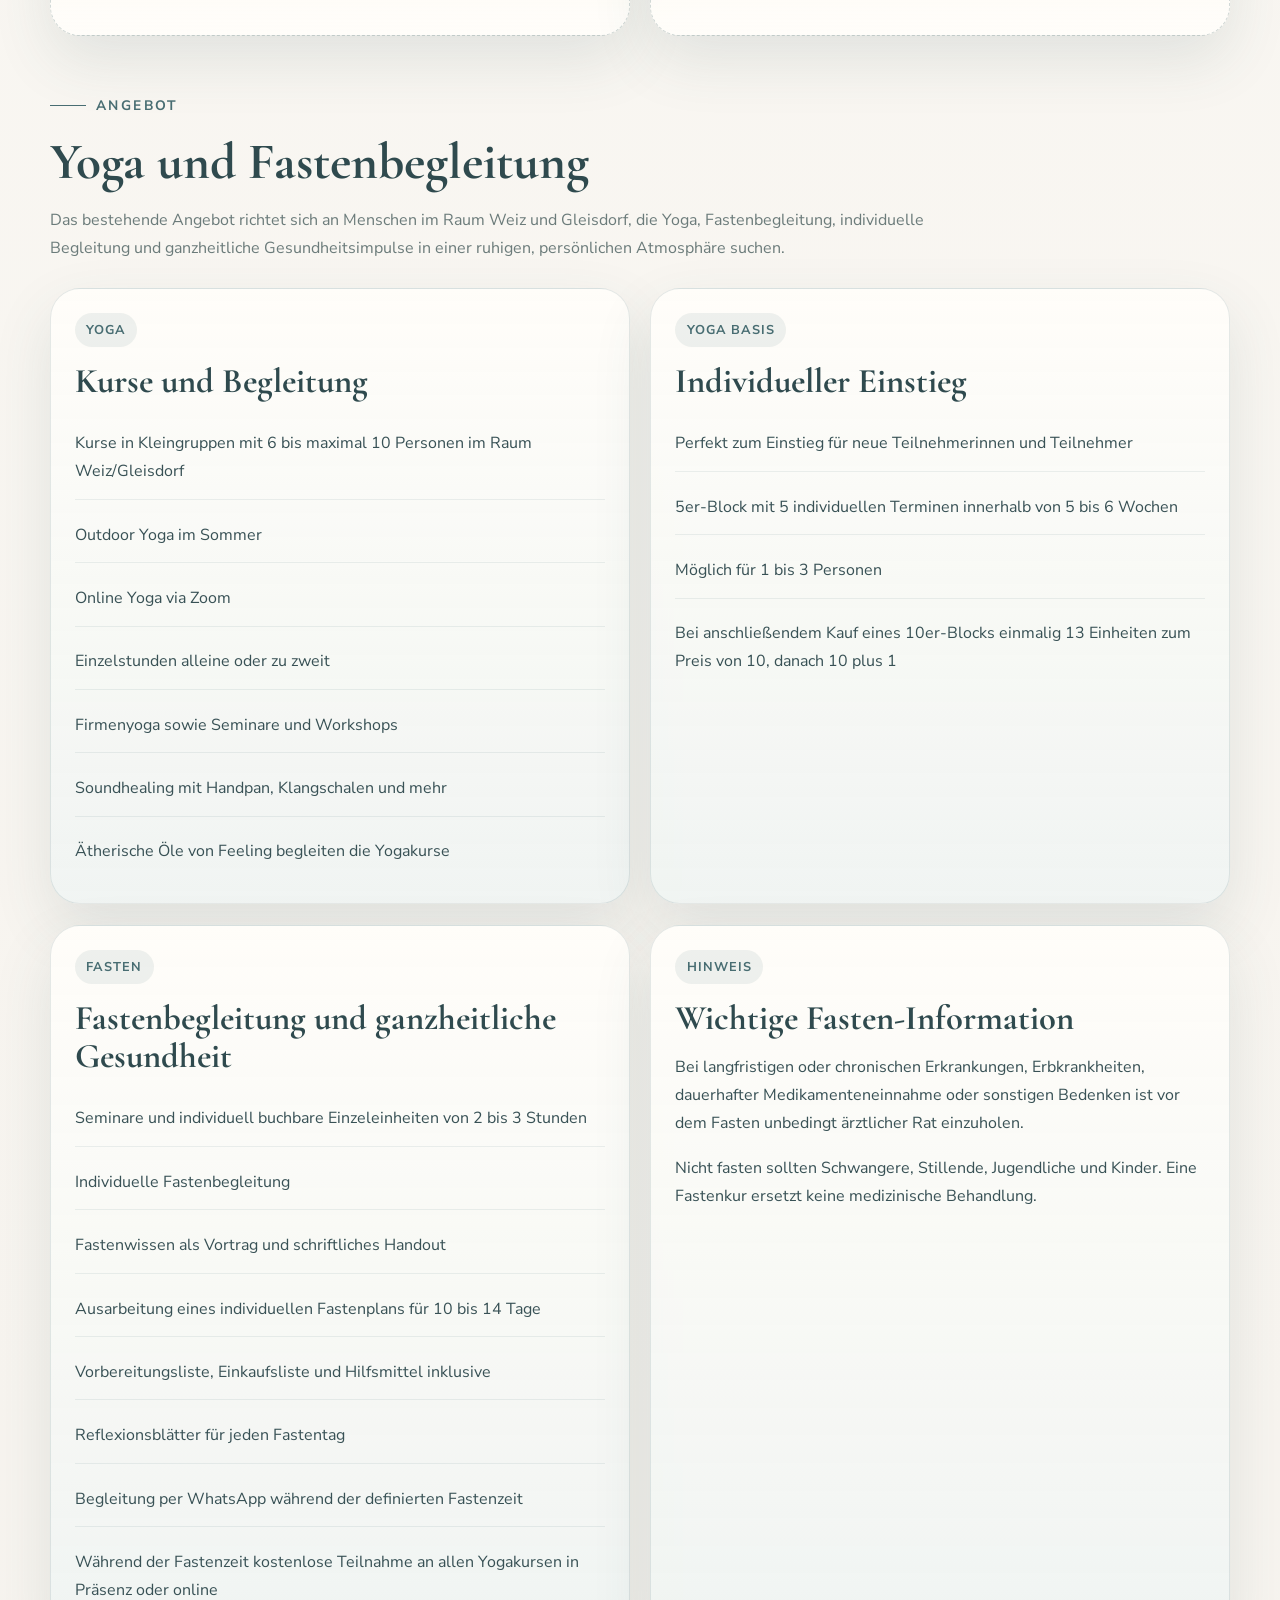
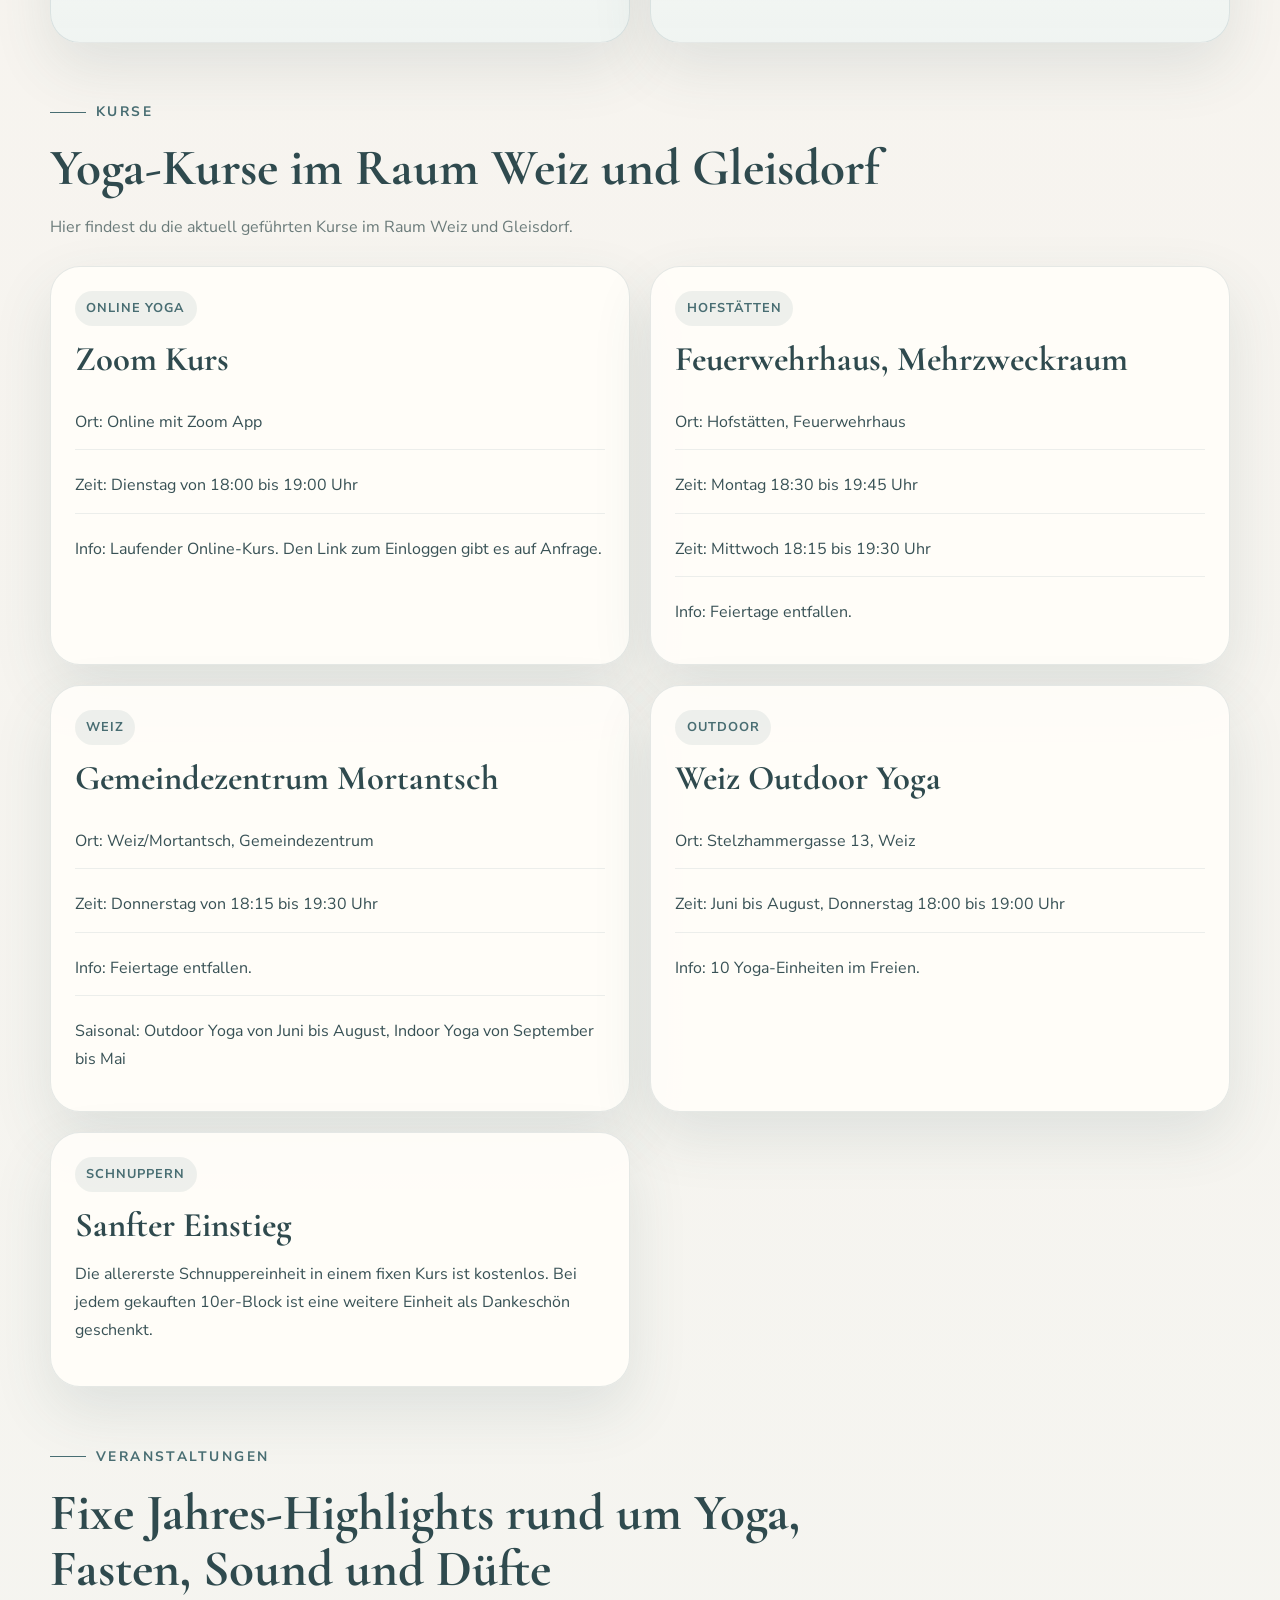
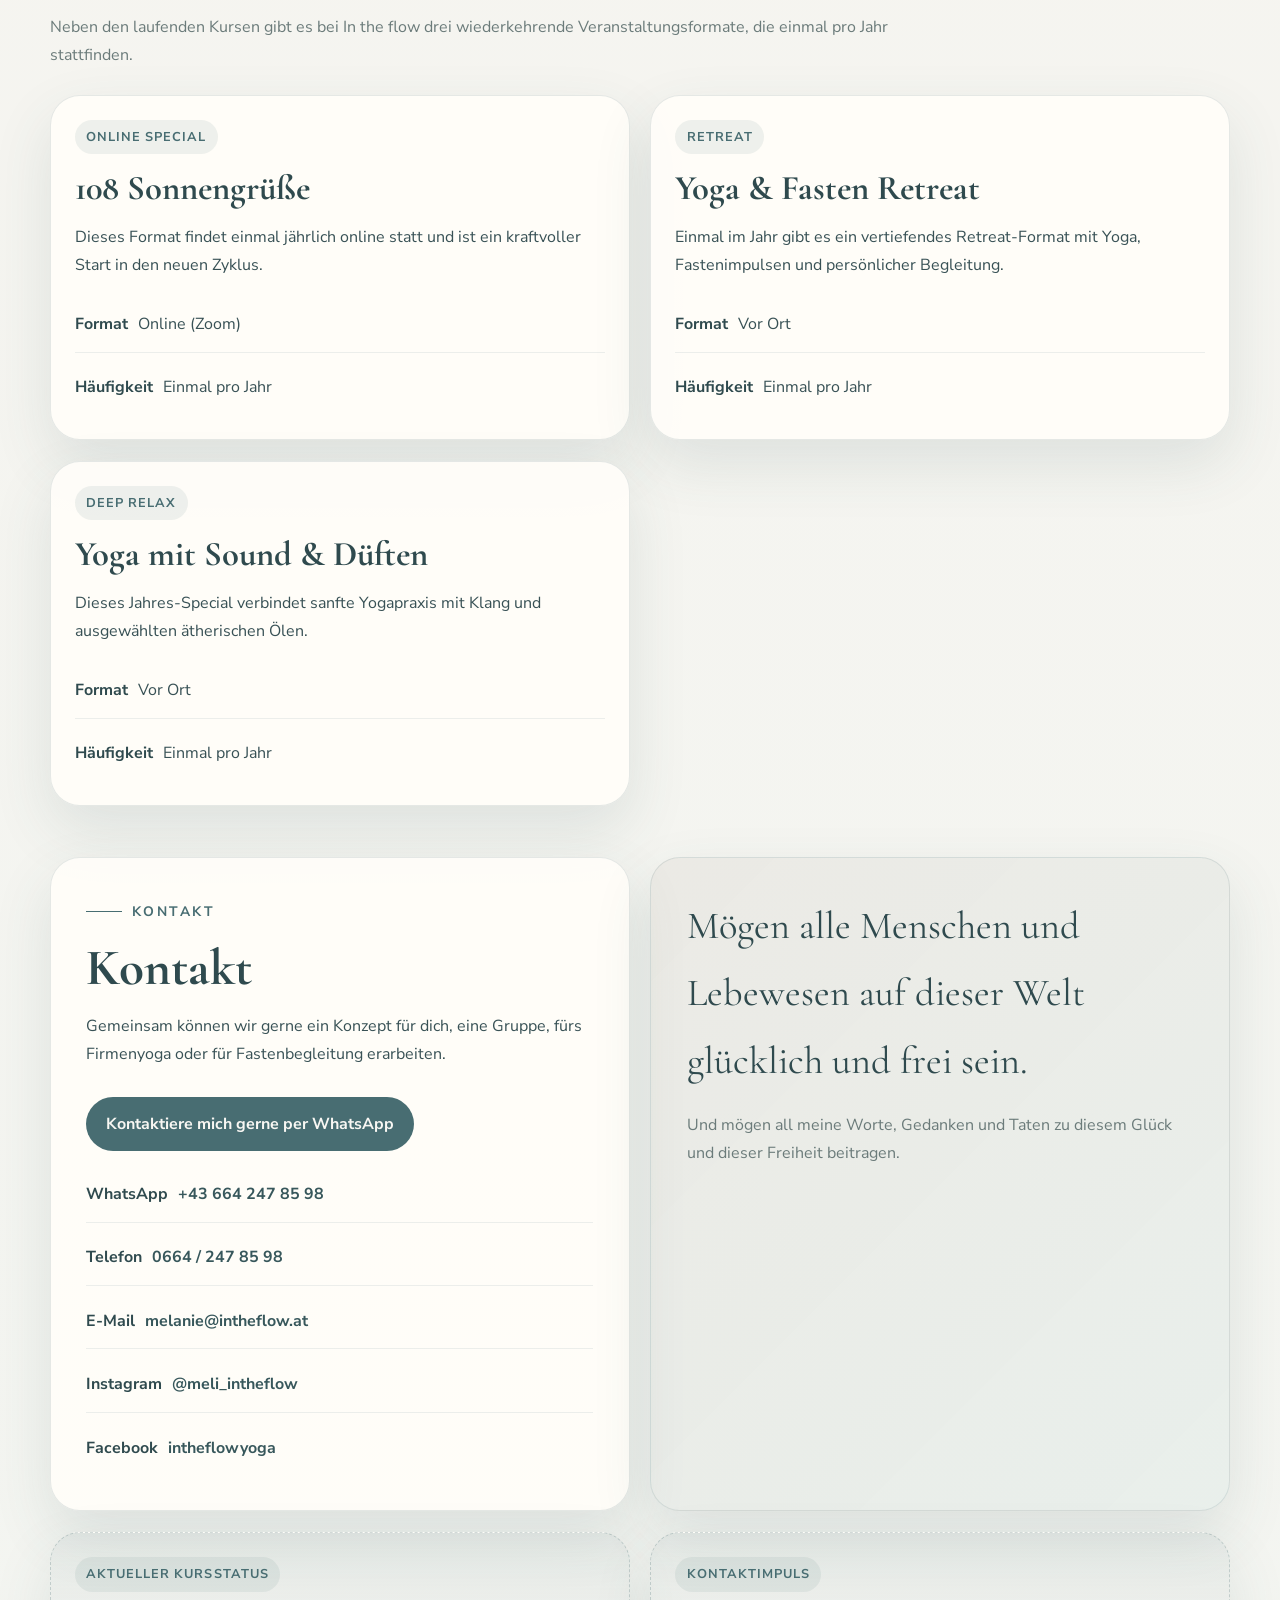
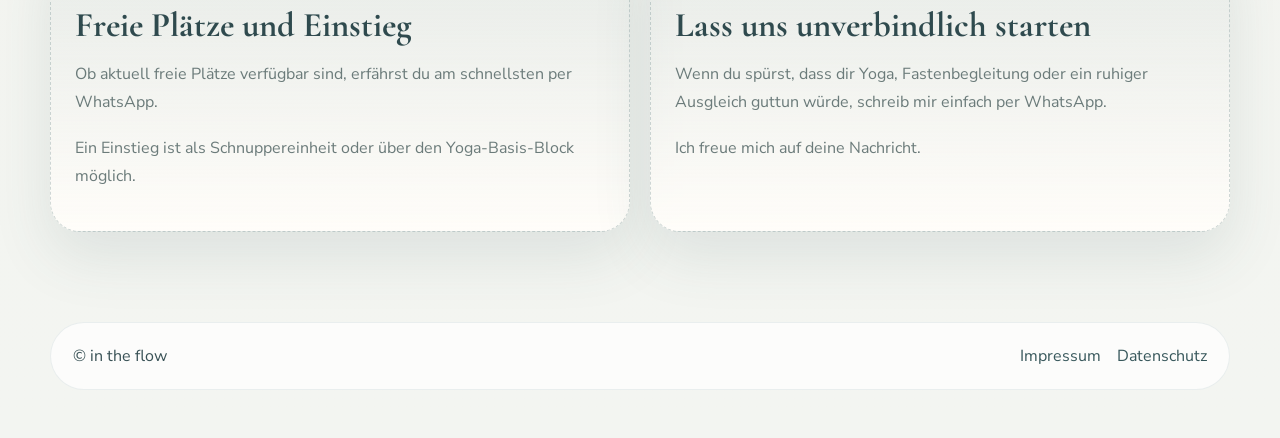
==== commit 68a70b17: "fix(cache): bust content loader cache for beta" ====
--- a/index.html
+++ b/index.html
@@ -508,6 +508,6 @@
         </div>
       </div>
     </footer>
-    <script src="assets/js/content-loader.js"></script>
+    <script src="assets/js/content-loader.js?v=20260314-2041"></script>
   </body>
 </html>
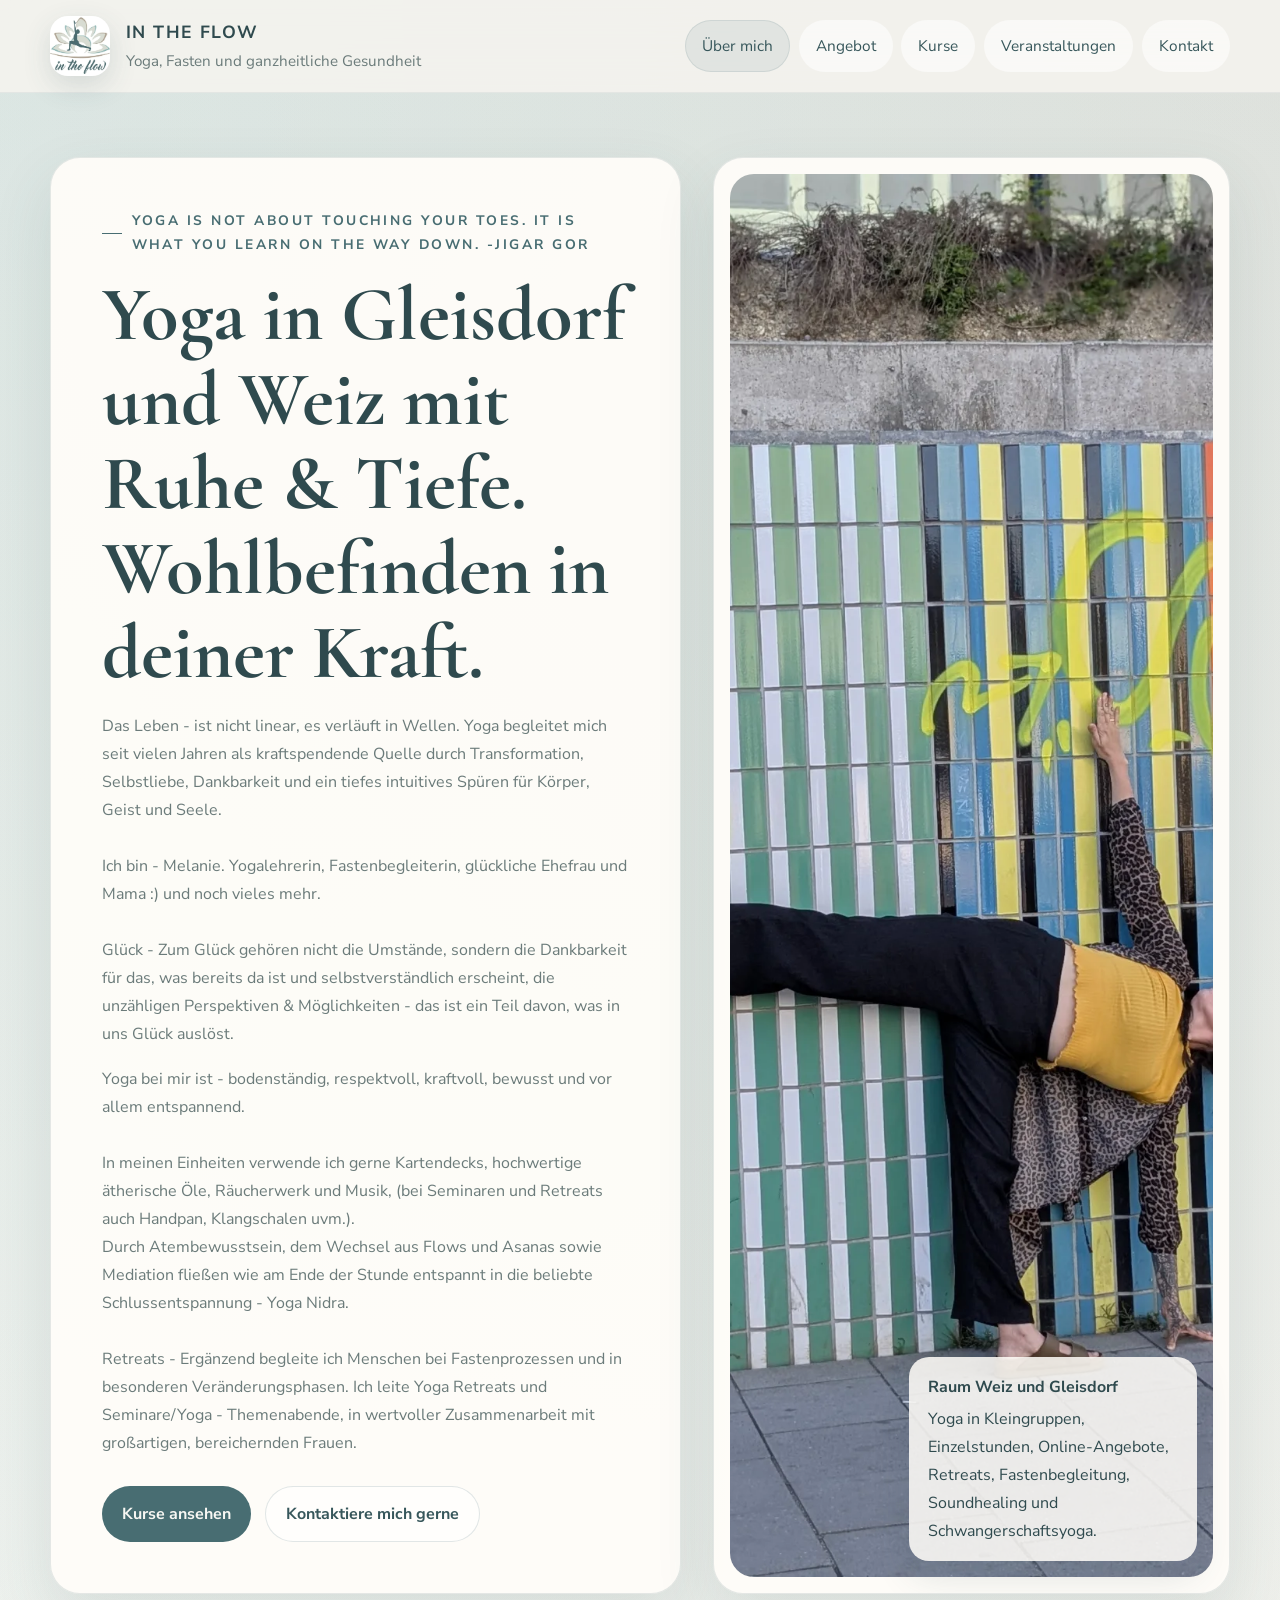
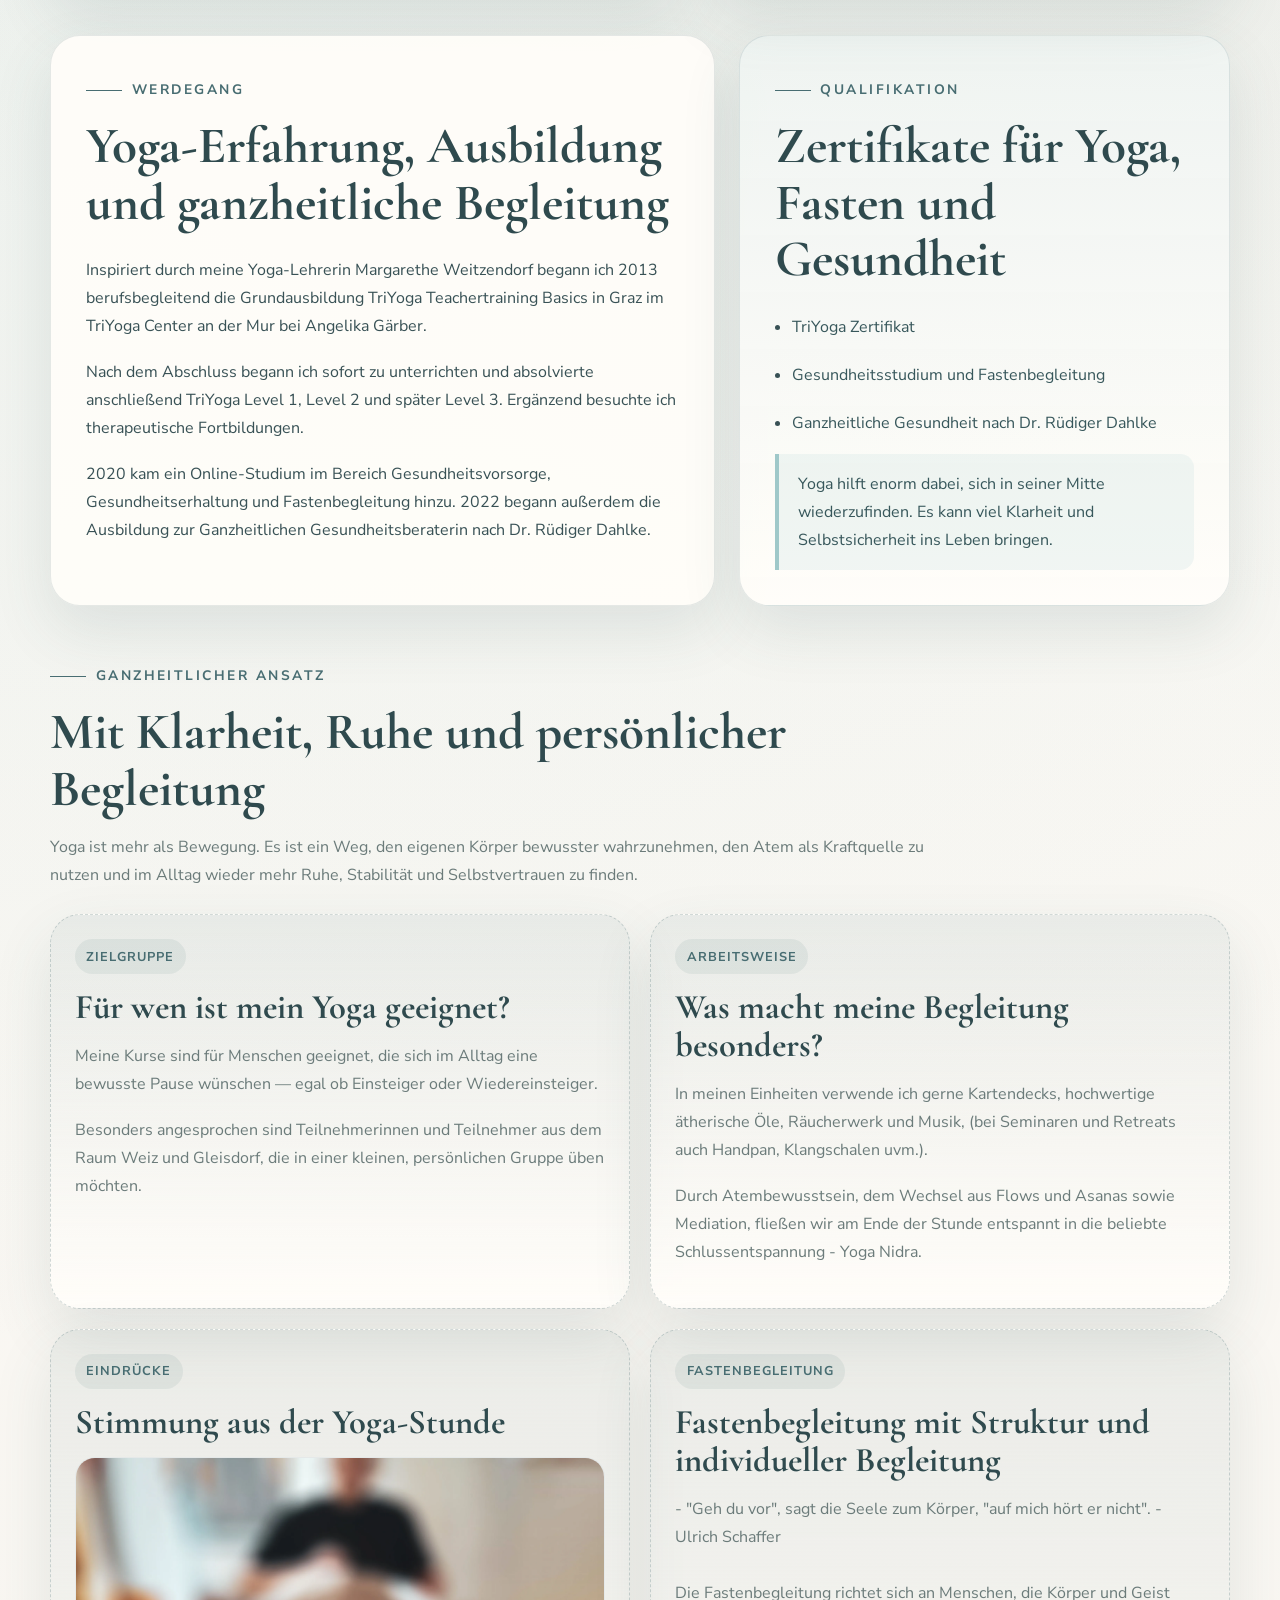
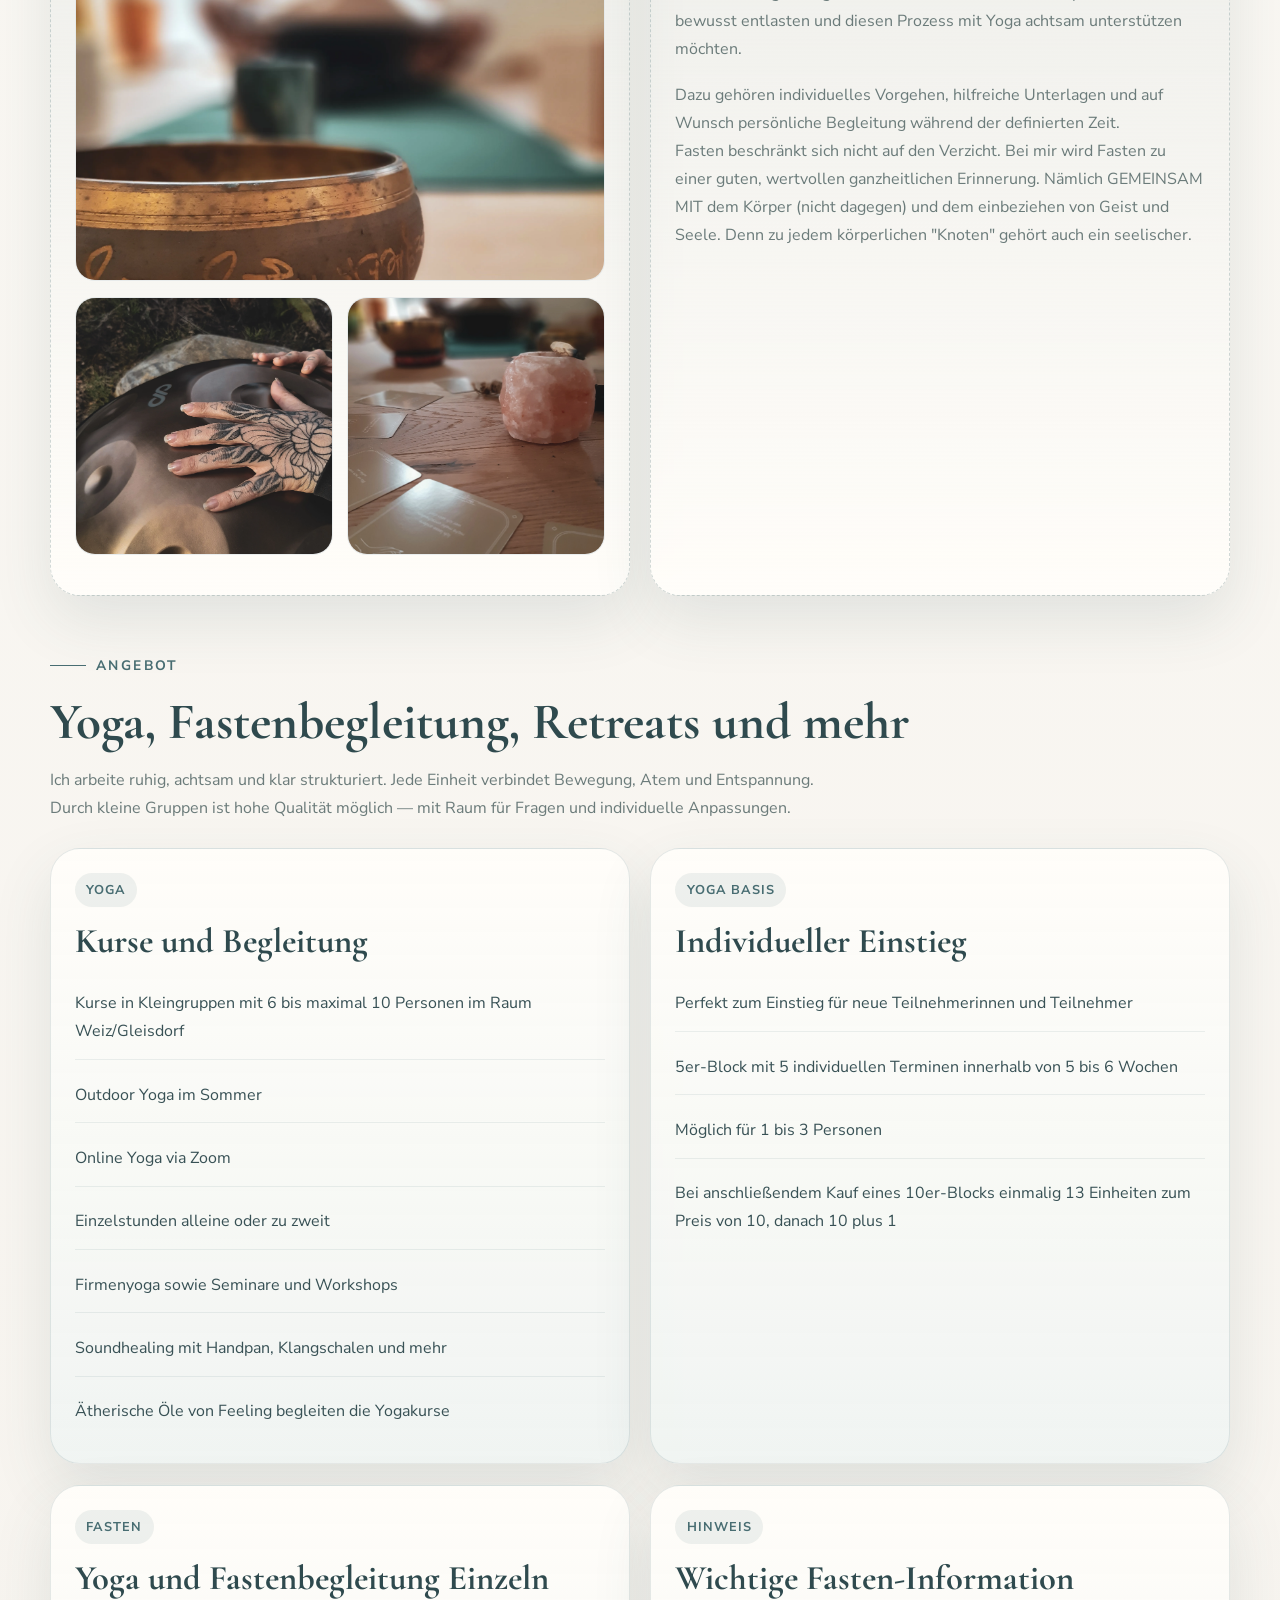
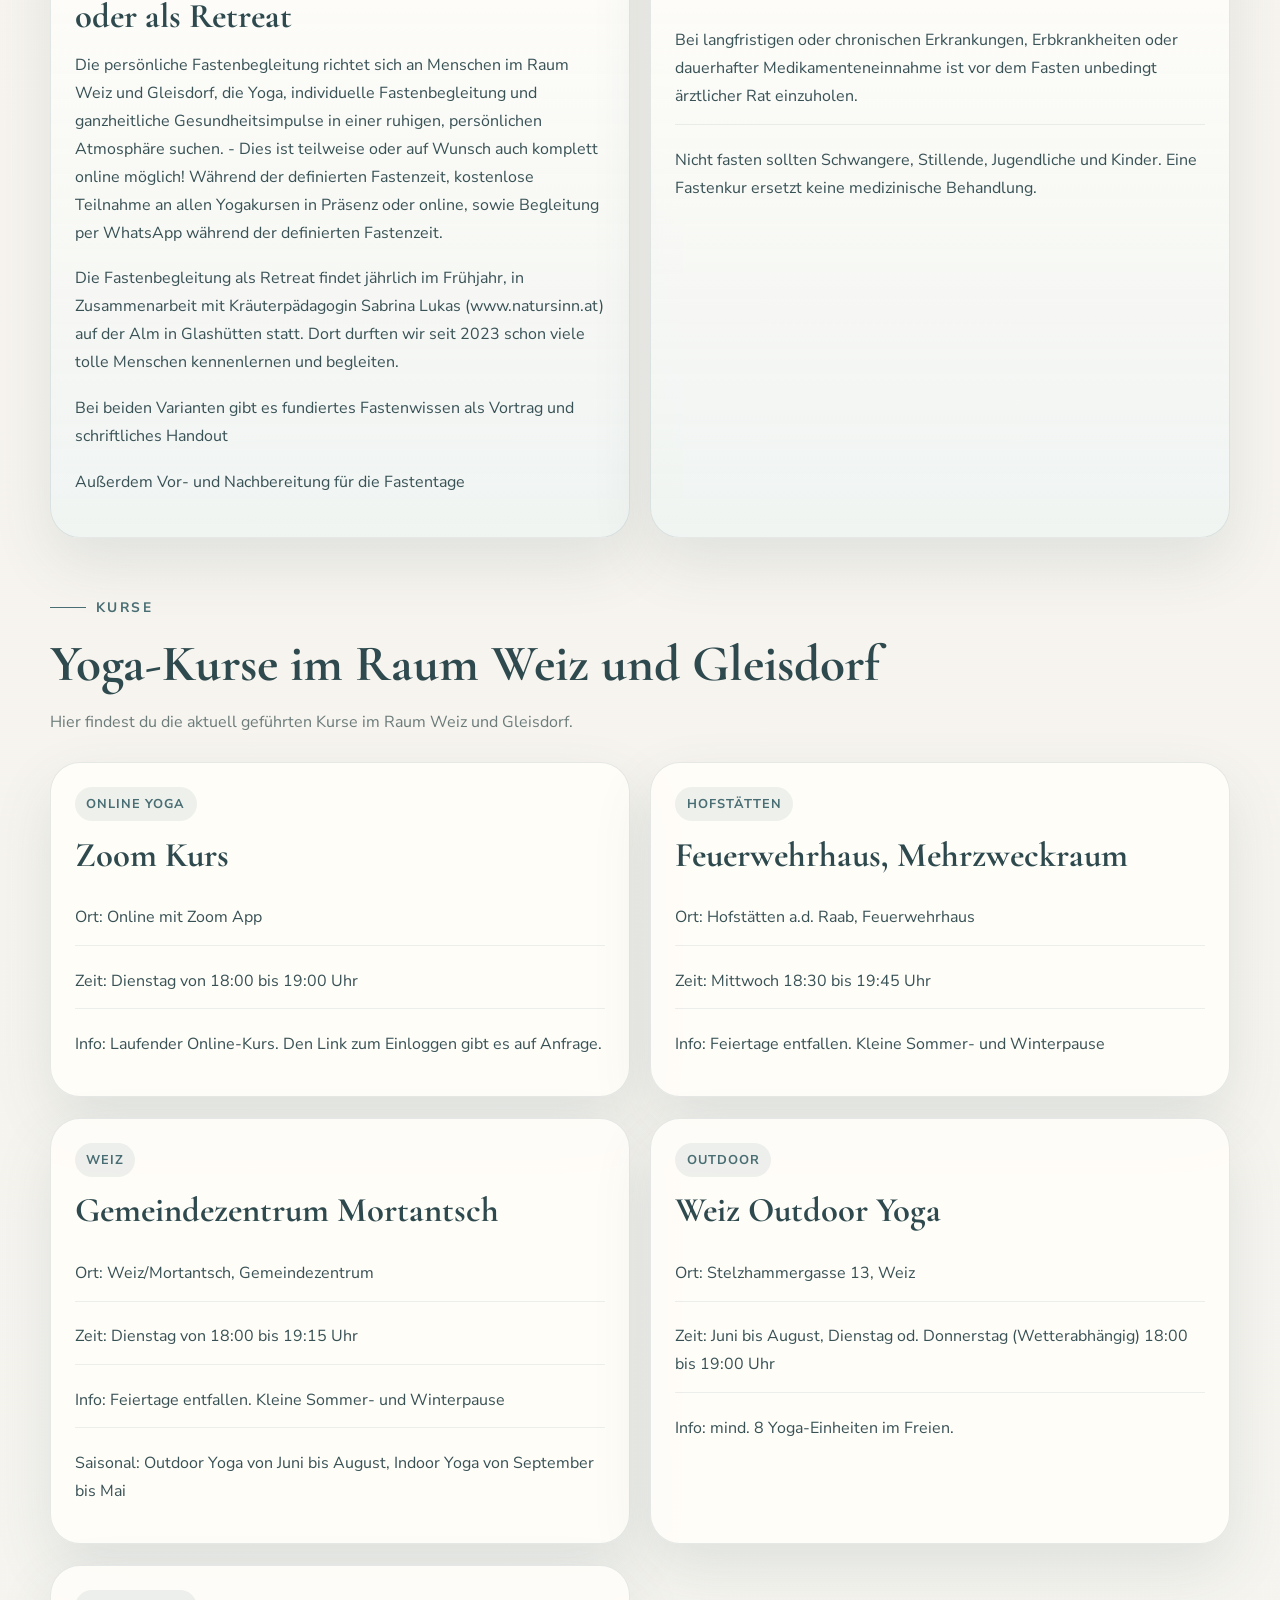
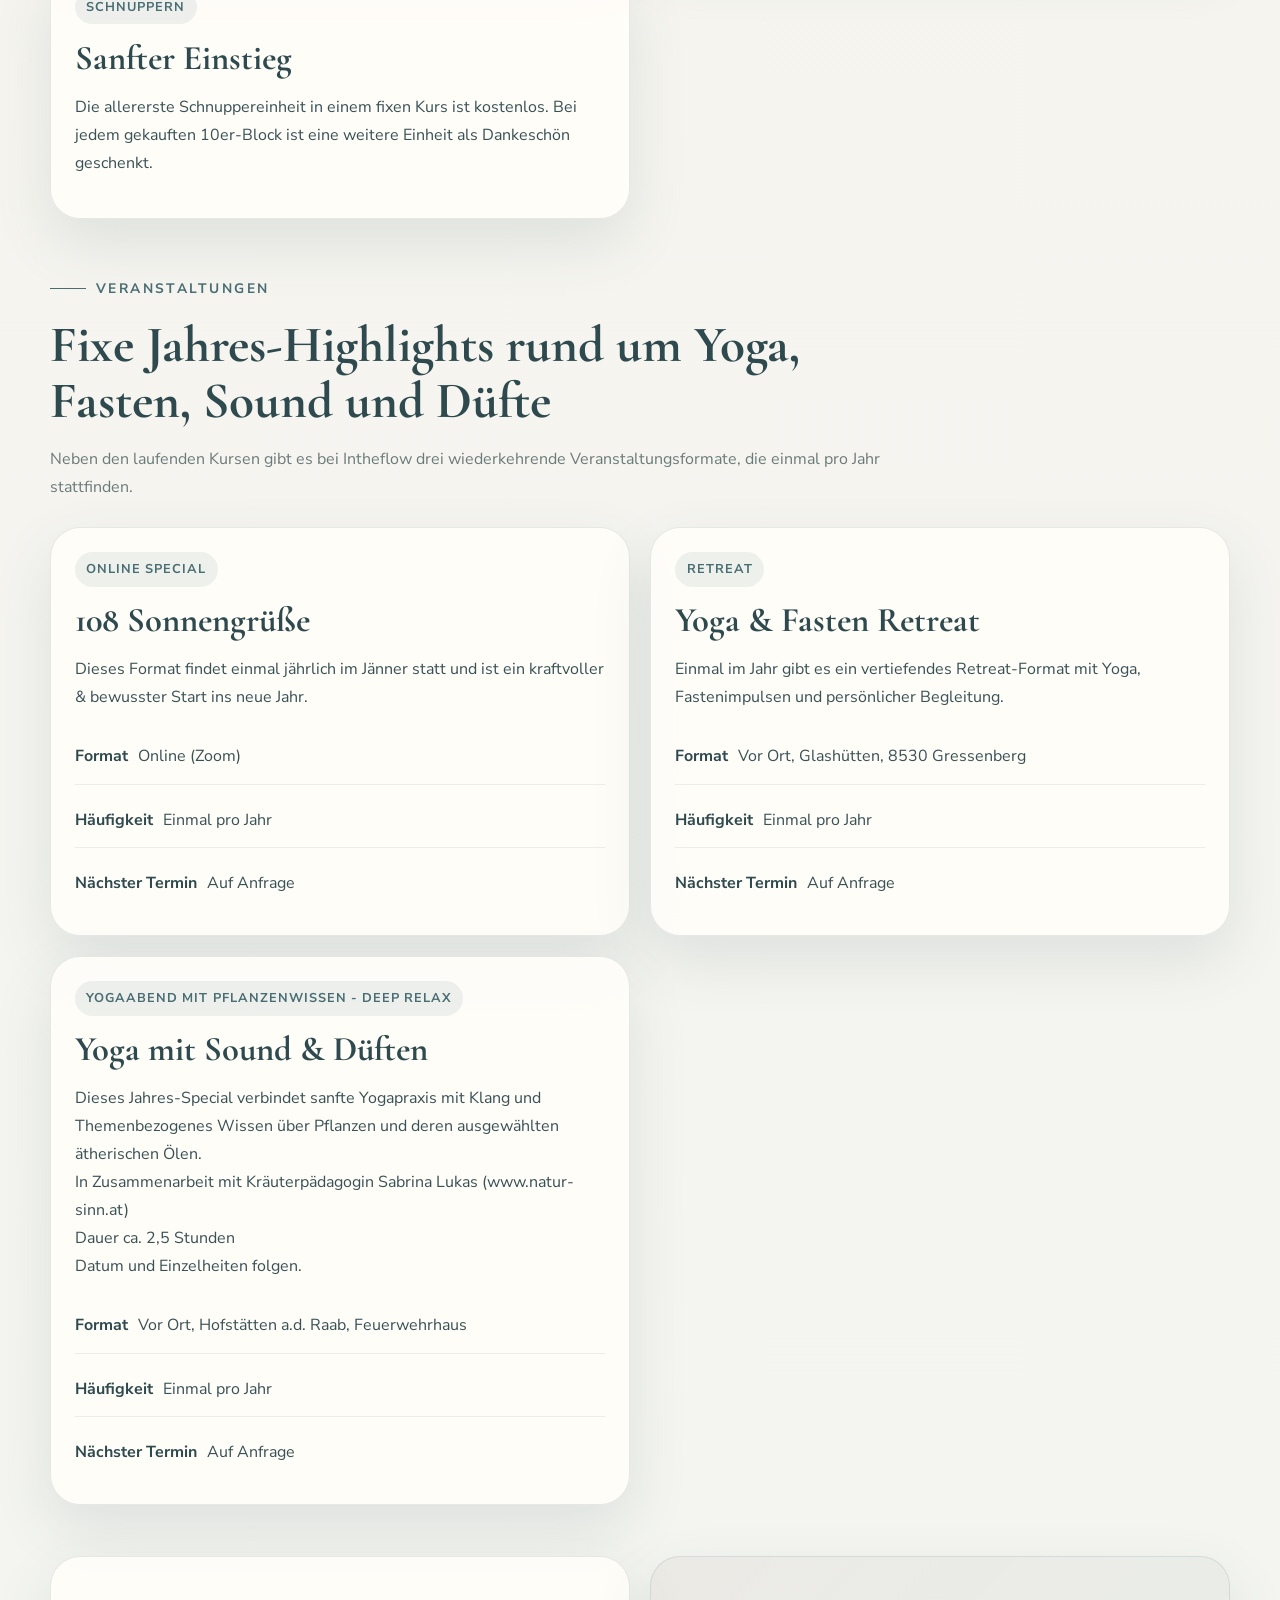
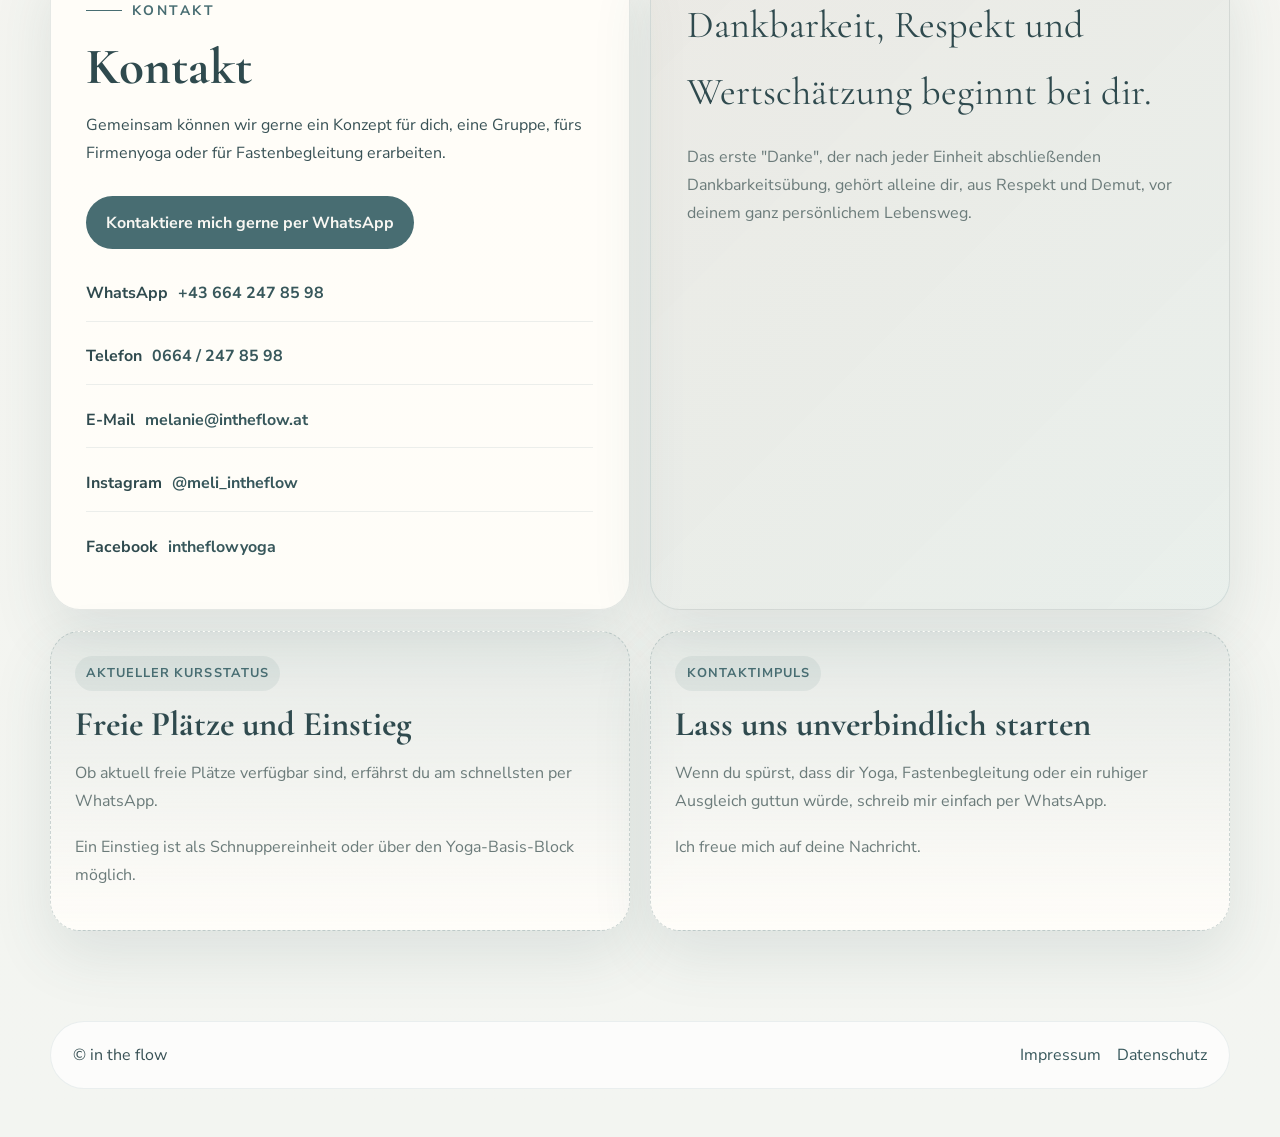
==== commit eeba0201: "CMS: erweitere Textfelder + Hero-Fix + Markdown light" ====
--- a/index.html
+++ b/index.html
@@ -404,6 +404,7 @@
               <ul class="meta-list">
                 <li><strong>Format</strong> Online (Zoom)</li>
                 <li><strong>Häufigkeit</strong> Einmal pro Jahr</li>
+                <li><strong>Nächster Termin</strong> Auf Anfrage</li>
               </ul>
             </article>
 
@@ -418,6 +419,7 @@
               <ul class="meta-list">
                 <li><strong>Format</strong> Vor Ort</li>
                 <li><strong>Häufigkeit</strong> Einmal pro Jahr</li>
+                <li><strong>Nächster Termin</strong> Auf Anfrage</li>
               </ul>
             </article>
 
@@ -432,6 +434,7 @@
               <ul class="meta-list">
                 <li><strong>Format</strong> Vor Ort</li>
                 <li><strong>Häufigkeit</strong> Einmal pro Jahr</li>
+                <li><strong>Nächster Termin</strong> Auf Anfrage</li>
               </ul>
             </article>
           </div>
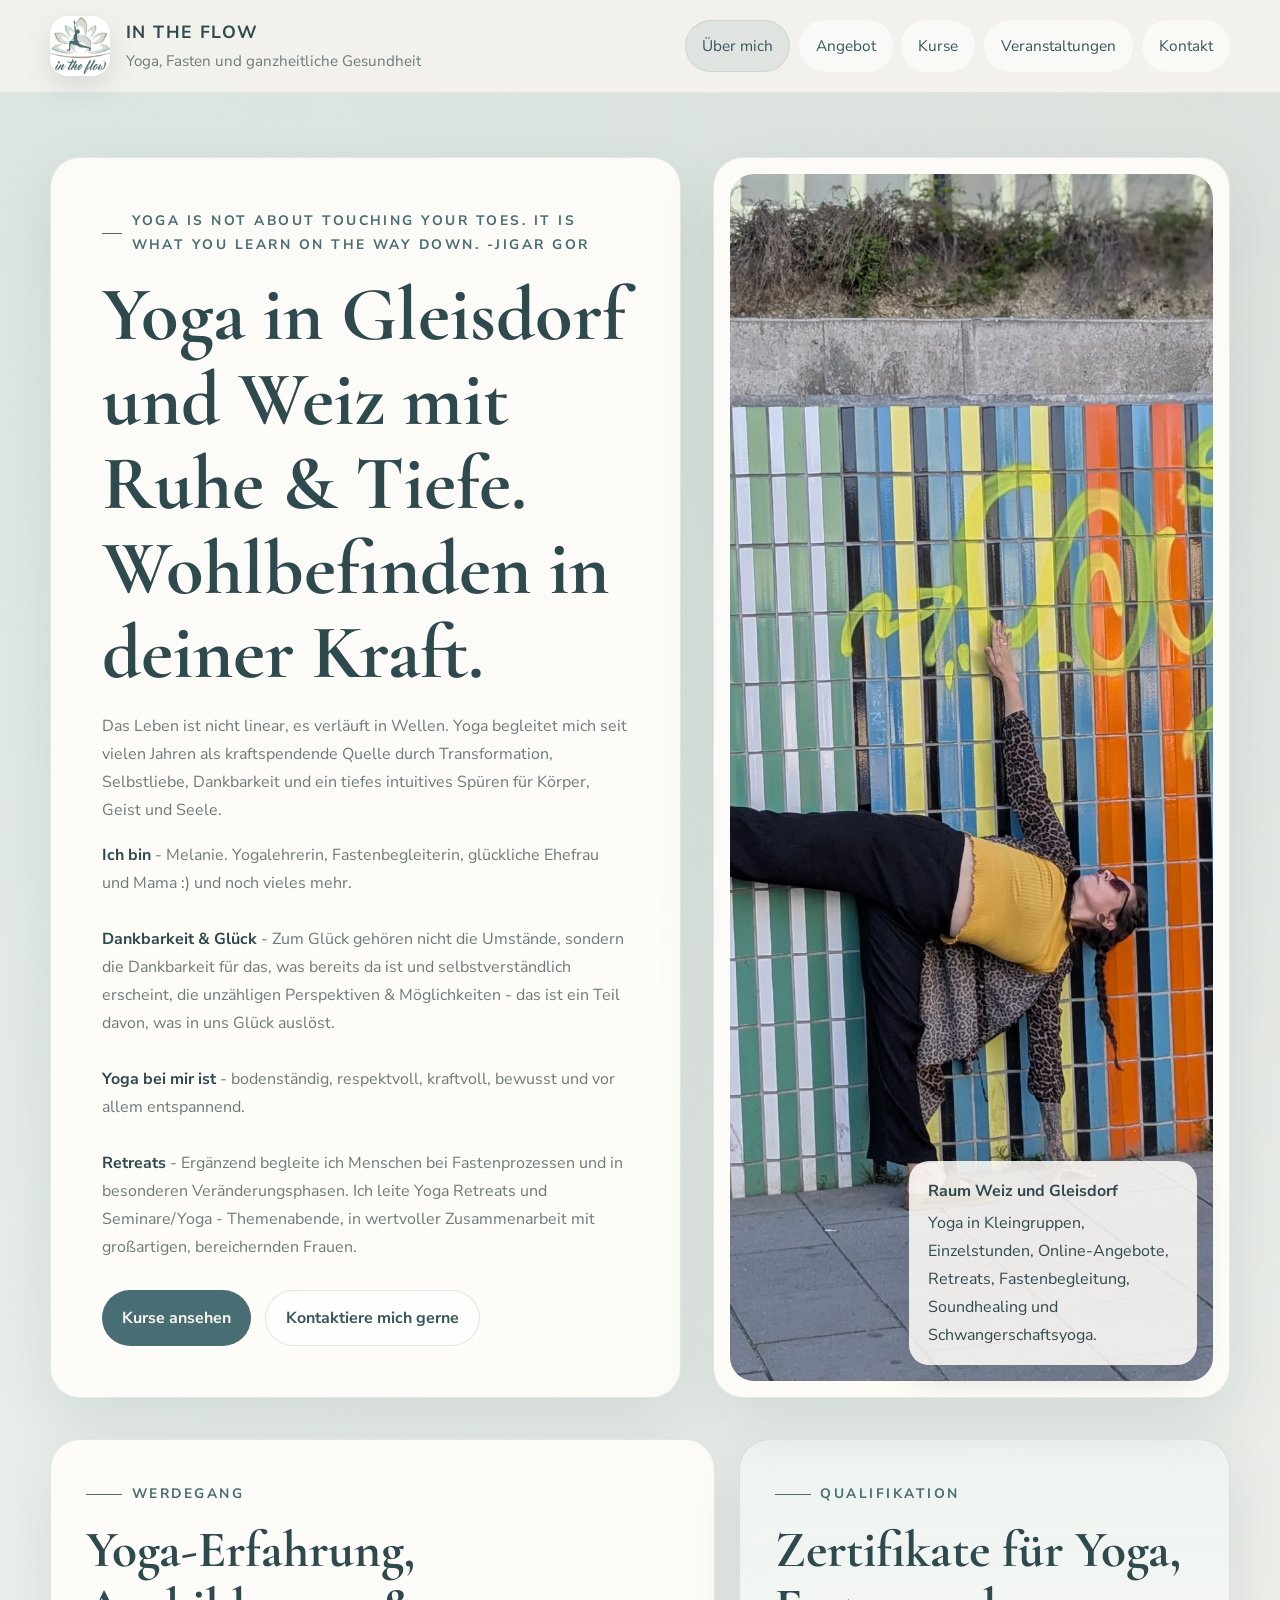
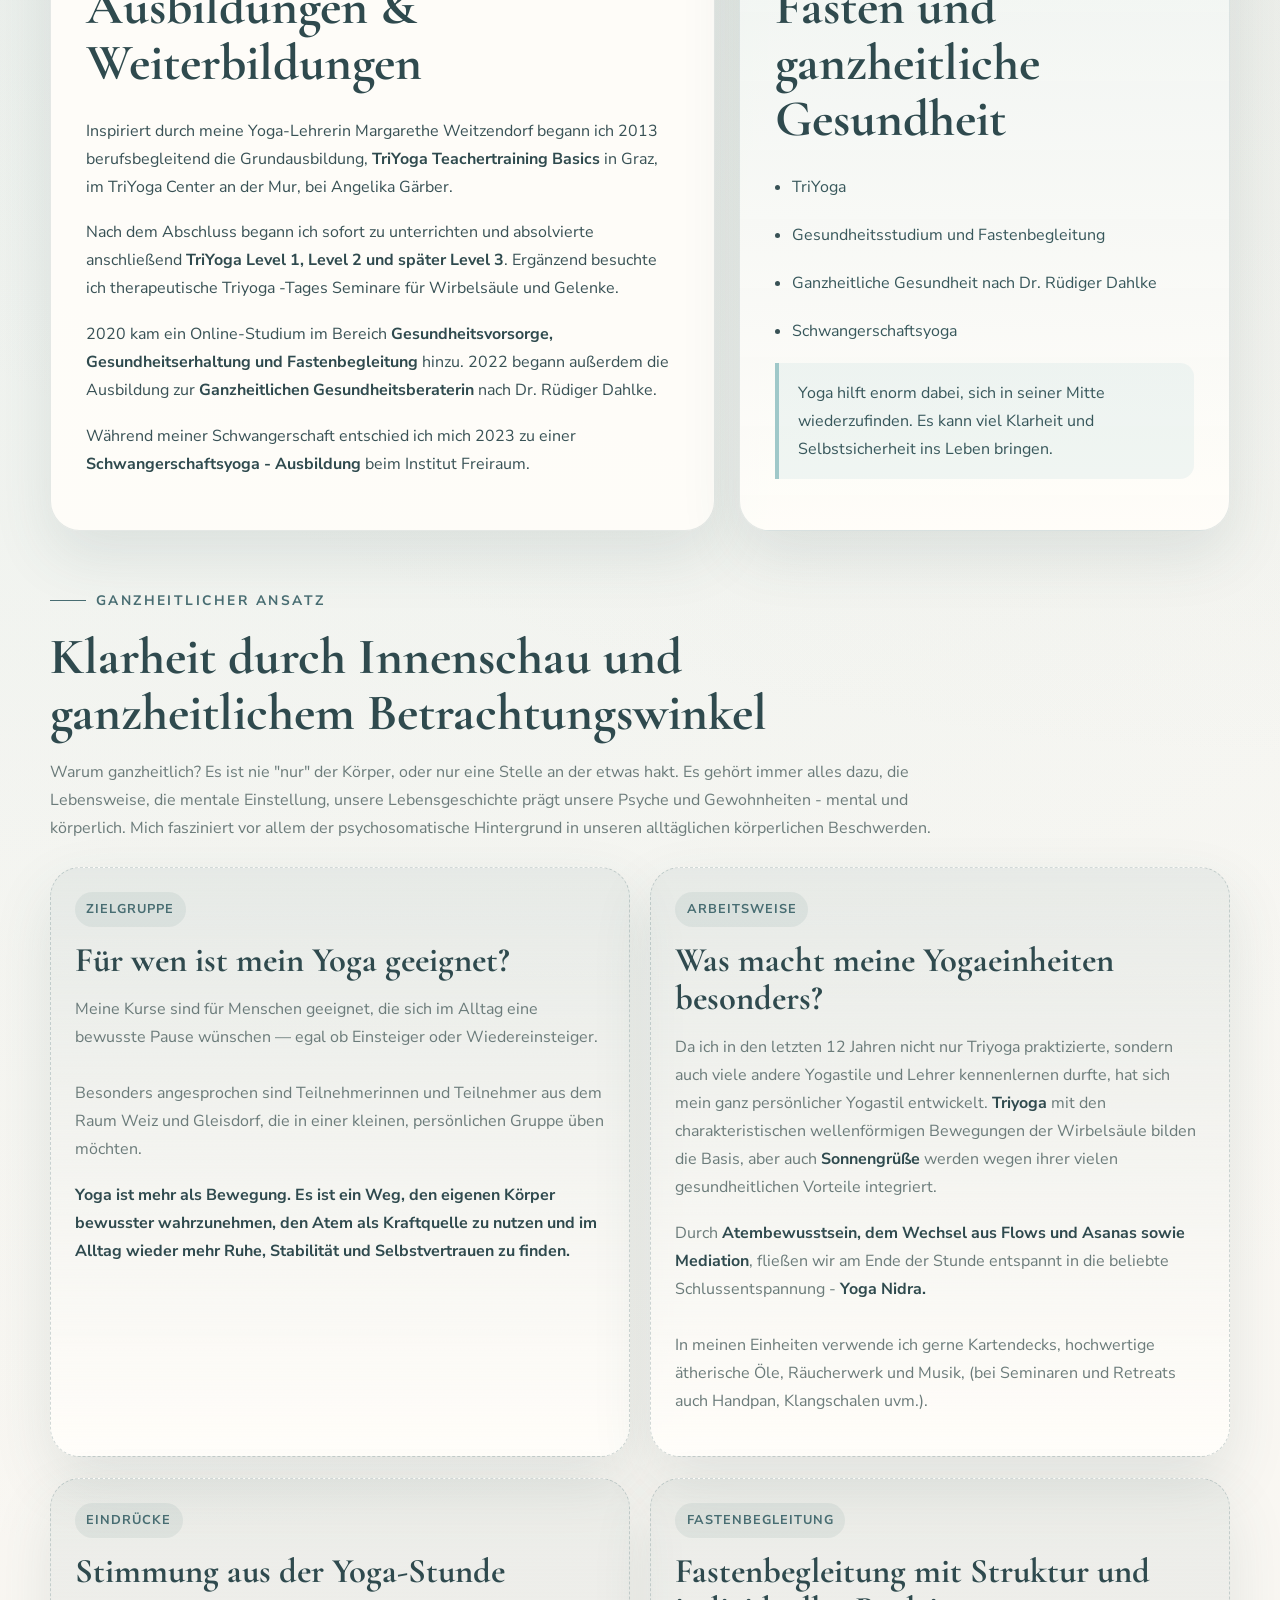
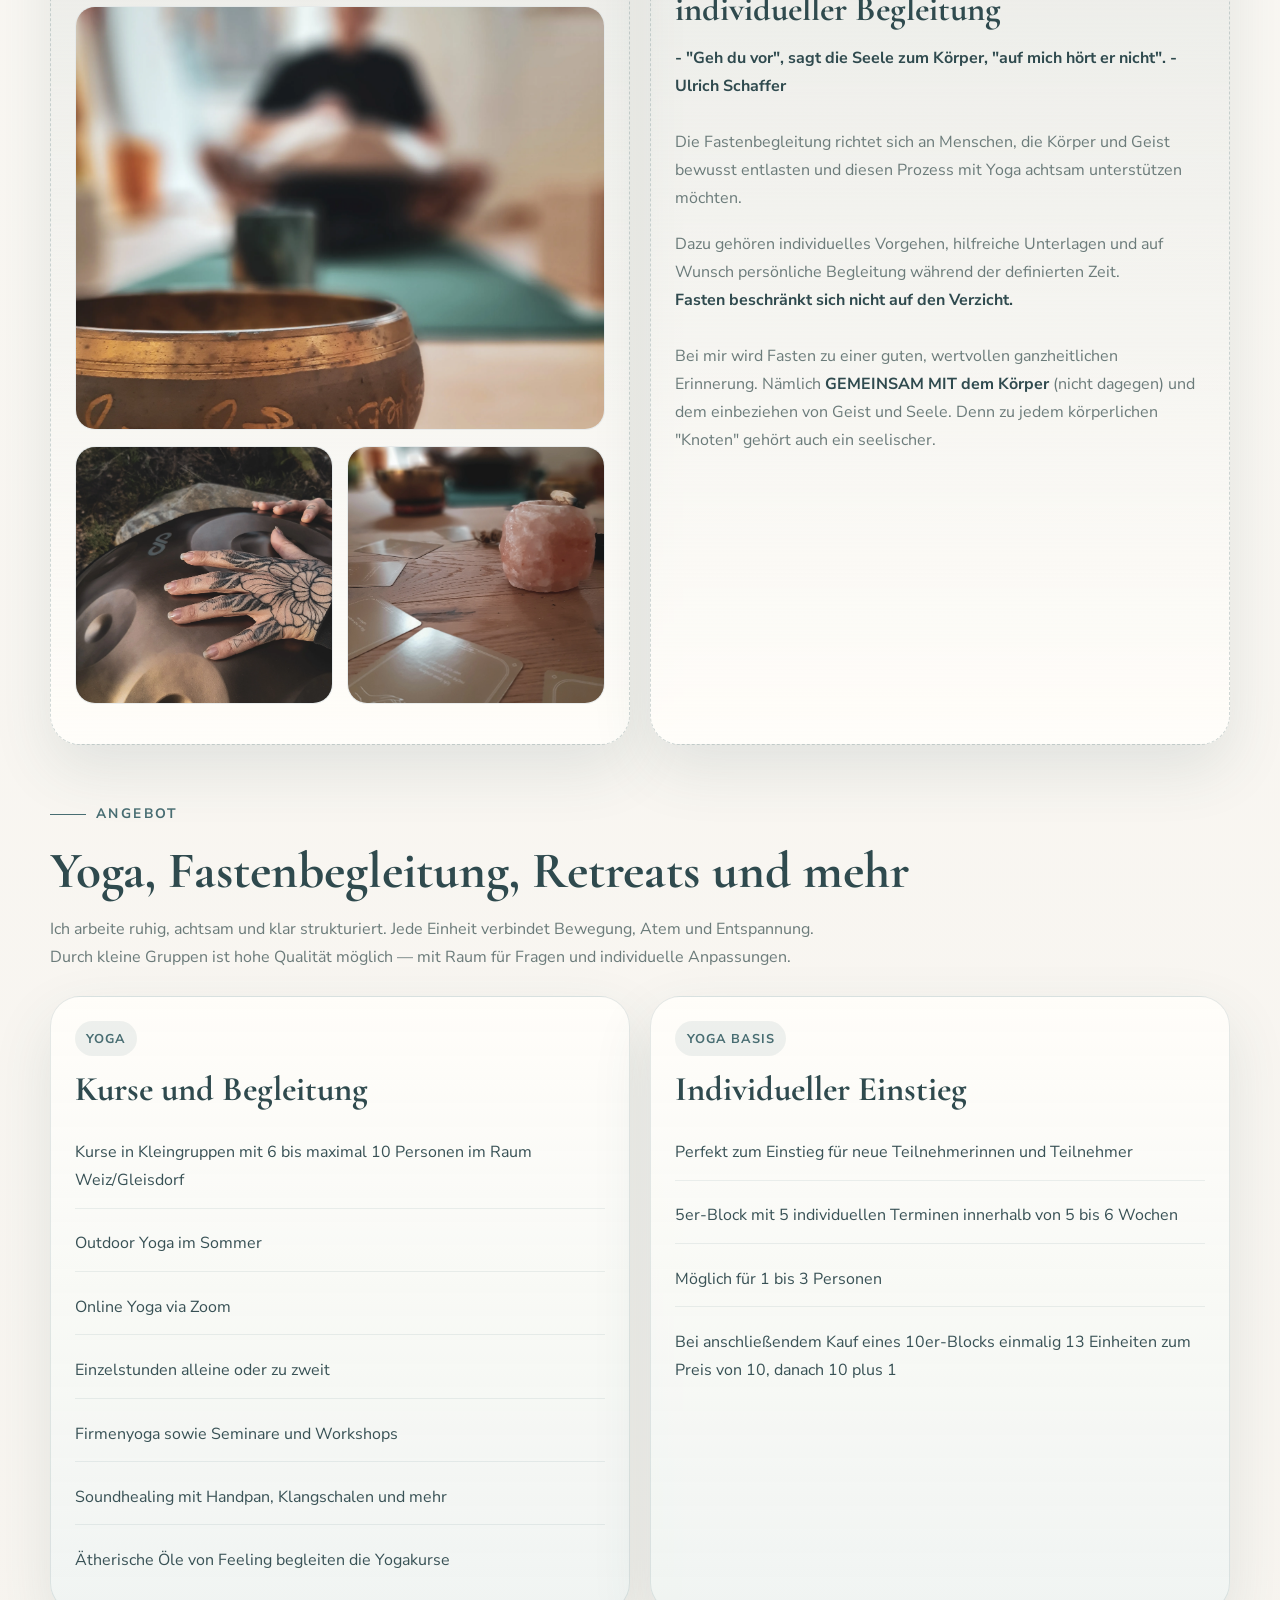
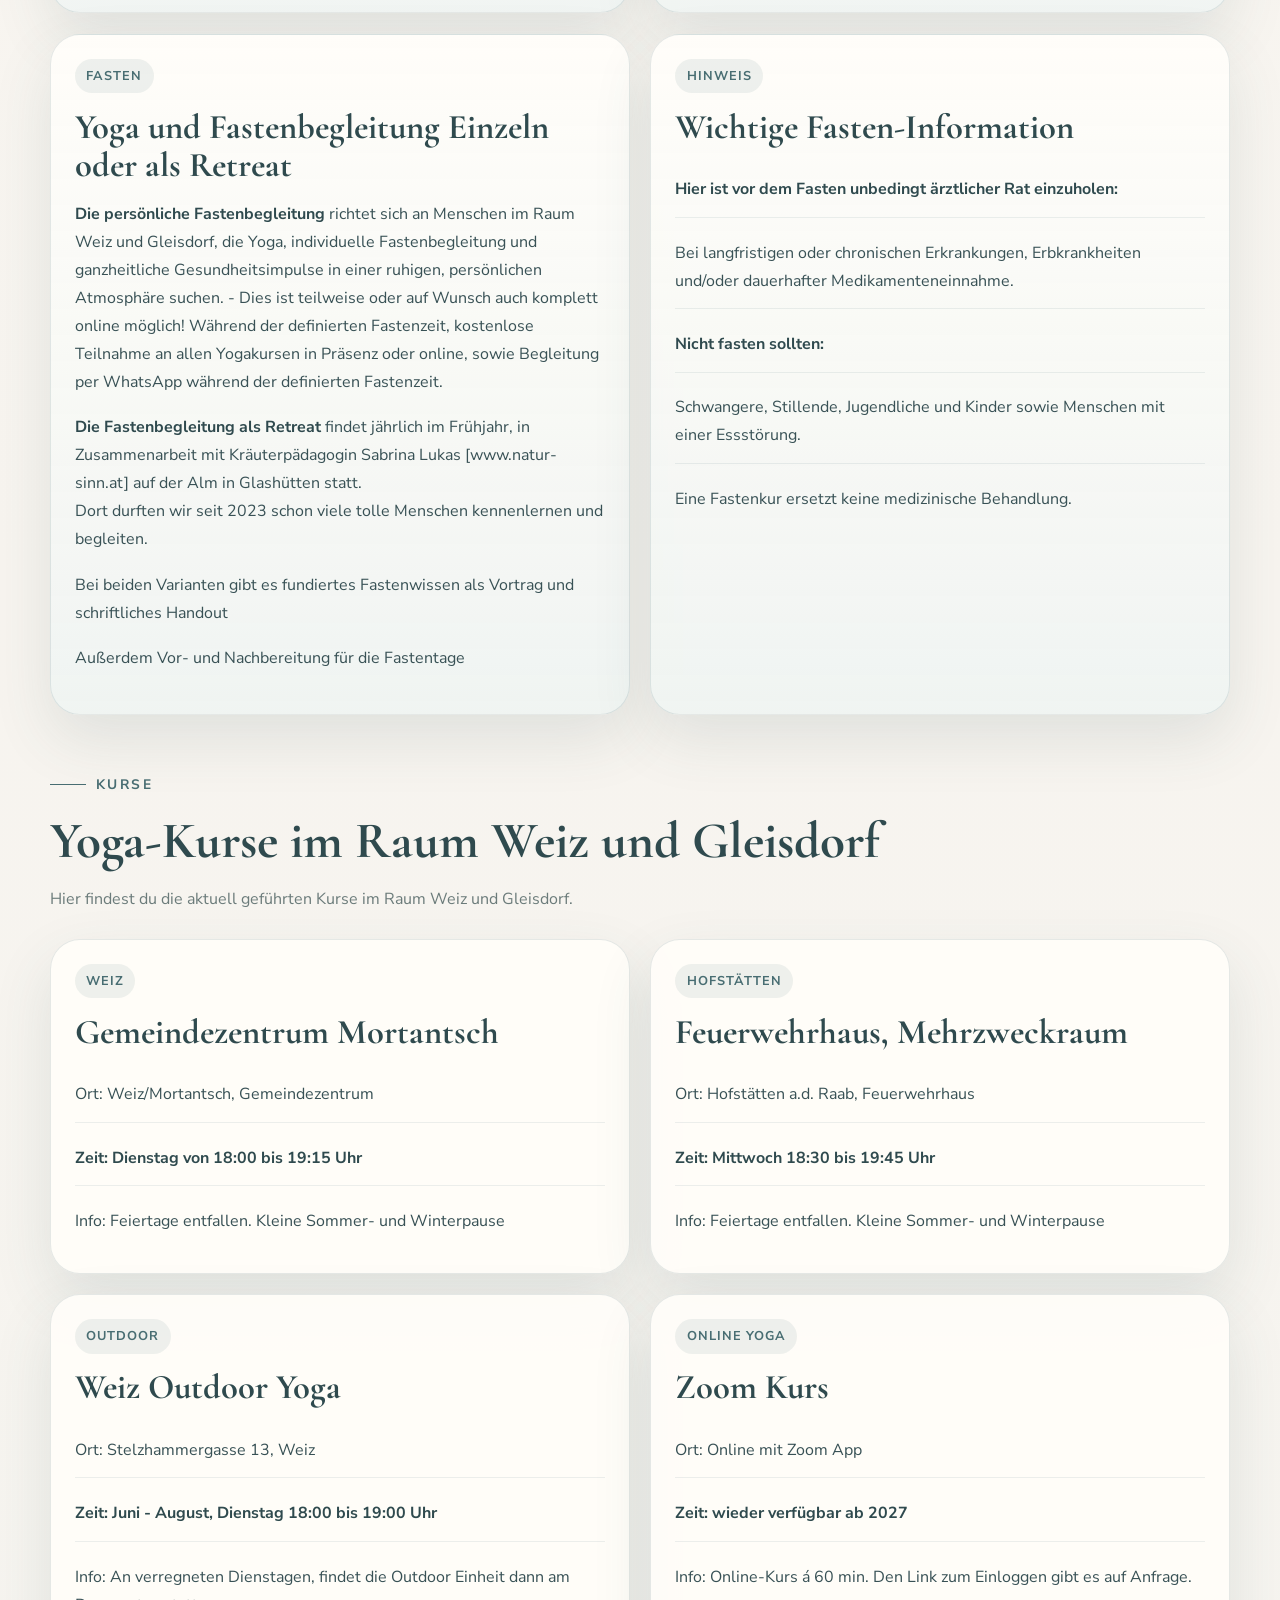
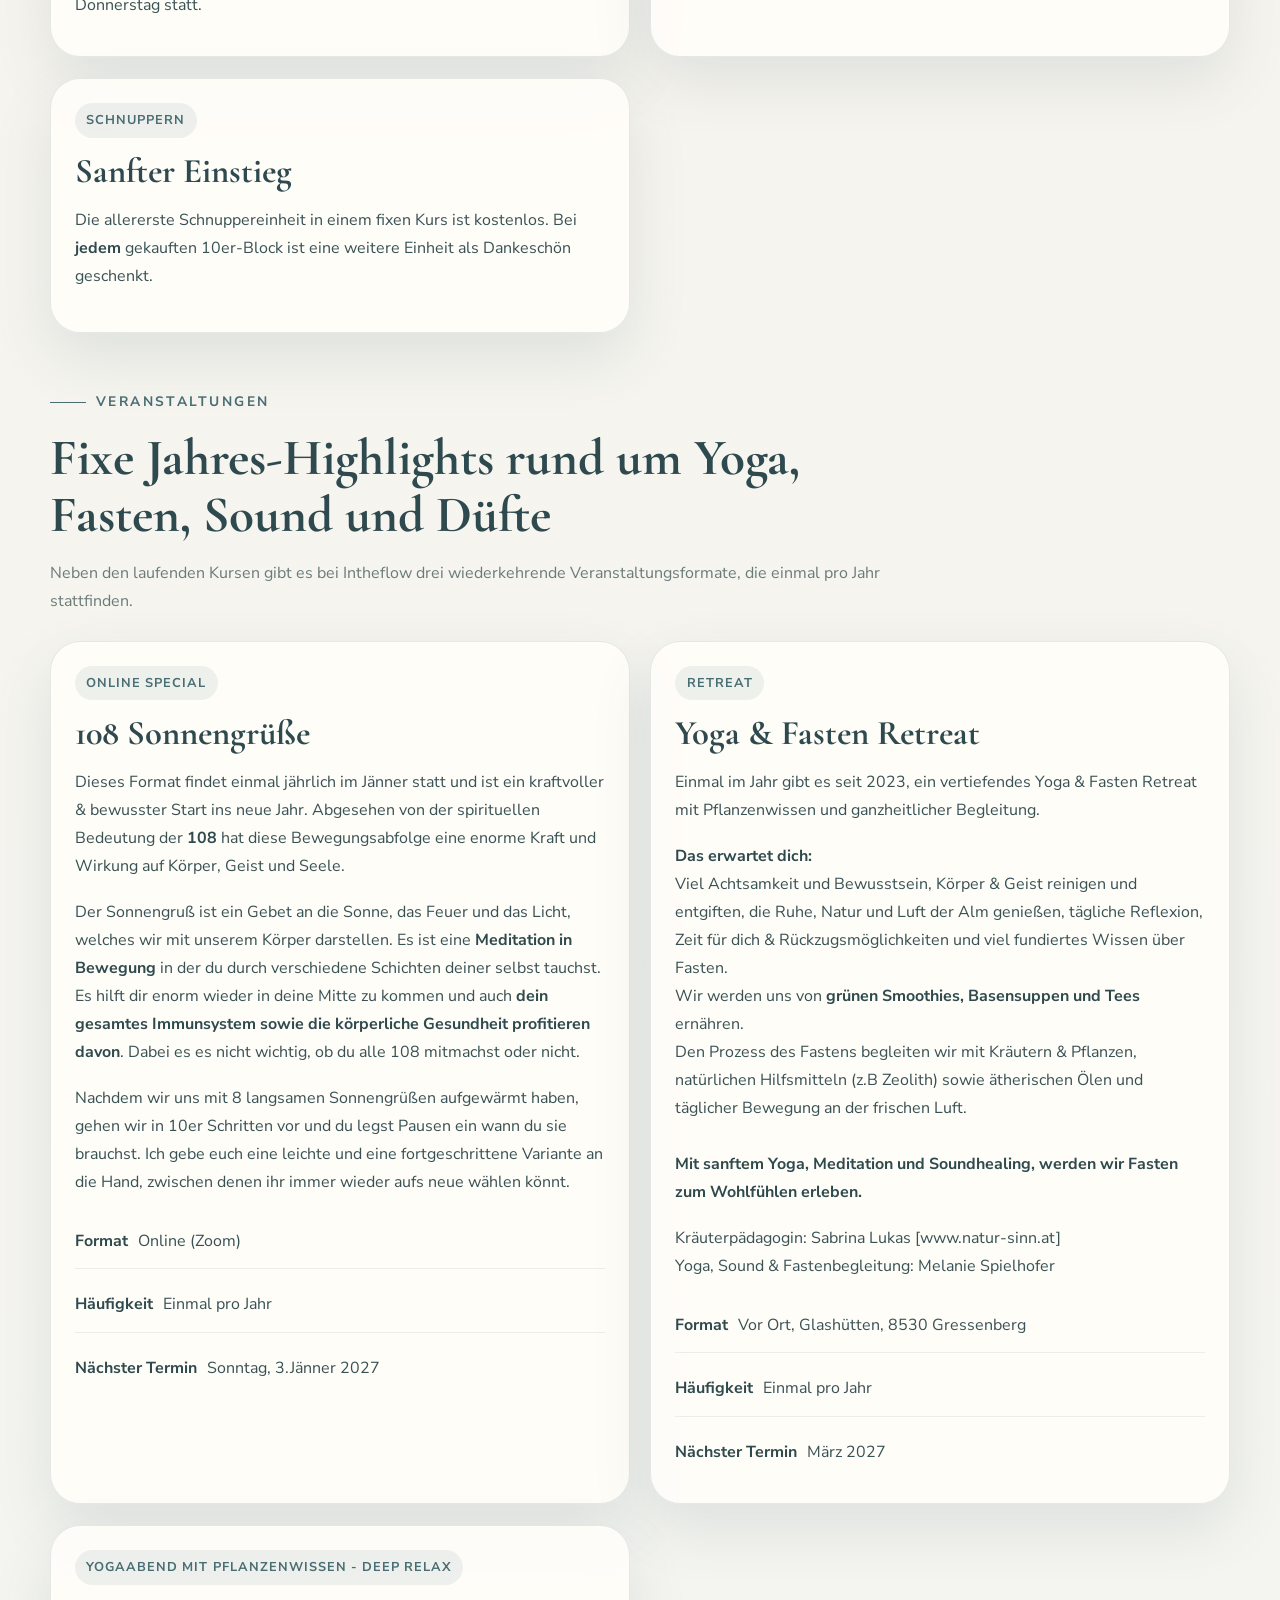
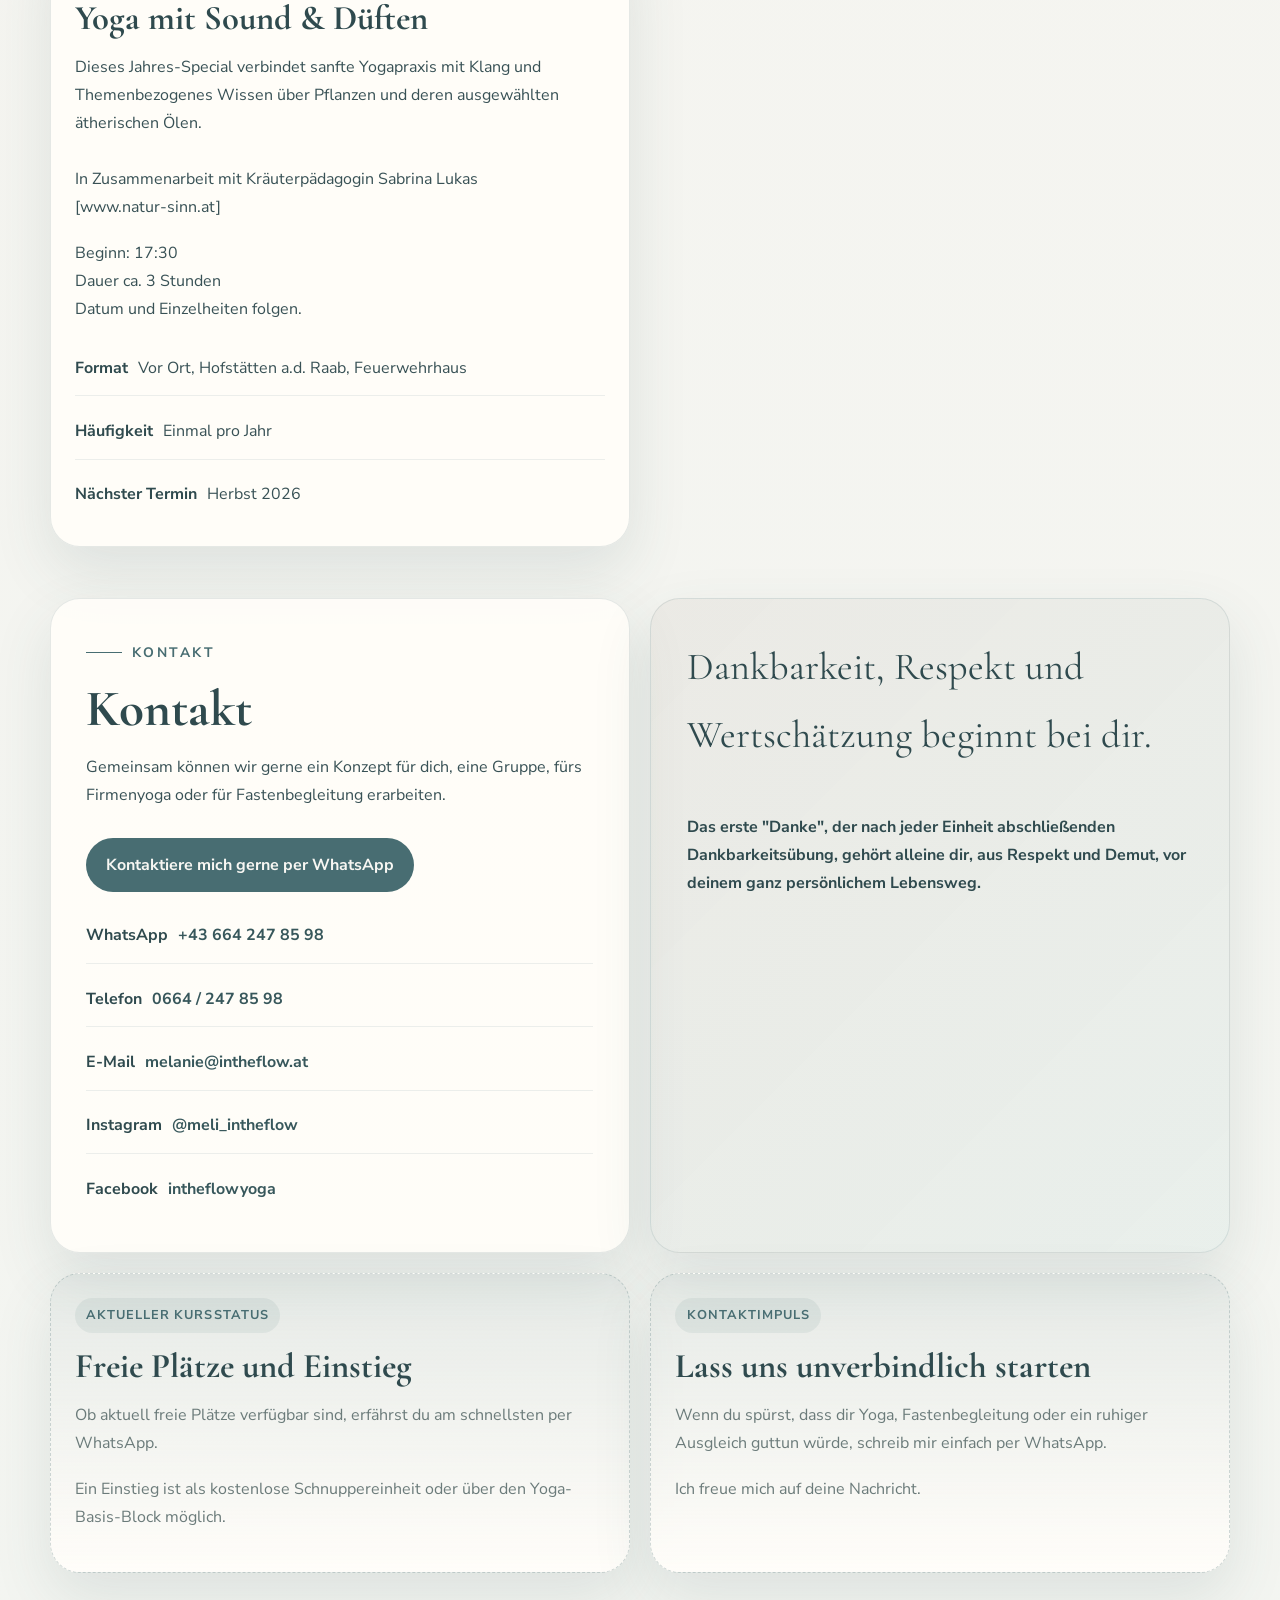
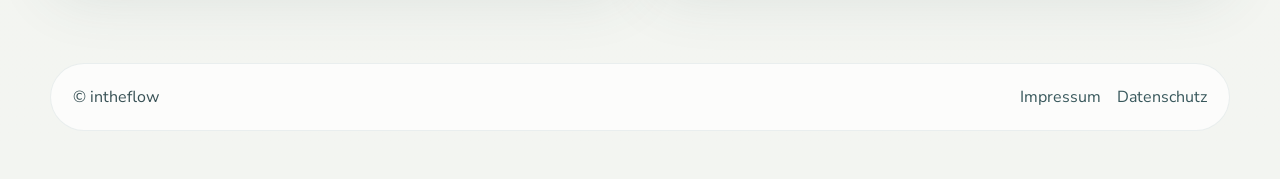
==== commit e36041b8: "fix(root): use absolute root paths for css/js/content loader" ====
--- a/index.html
+++ b/index.html
@@ -18,7 +18,7 @@
       content="Yoga in Gleisdorf und Weiz mit Melanie Spielhofer: Yoga, Fastenbegleitung, Workshops und ganzheitliche Gesundheit."
     />
     <meta property="og:image" content="images/hero.webp" />
-    <link rel="stylesheet" href="assets/css/main.css" />
+    <link rel="stylesheet" href="/assets/css/main.css" />
     <script type="application/ld+json">
       {
         "@context": "https://schema.org",
@@ -511,6 +511,6 @@
         </div>
       </div>
     </footer>
-    <script src="assets/js/content-loader.js?v=20260314-2041"></script>
+    <script src="/assets/js/content-loader.js?v=20260315-rootfix1"></script>
   </body>
 </html>
--- a/assets/css/main.css
+++ b/assets/css/main.css
@@ -291,7 +291,7 @@
 }
 
 .hero-main-image {
-  object-position: 54% 50%;
+  object-position: 62% 22%;
 }
 
 .hero-badge {
